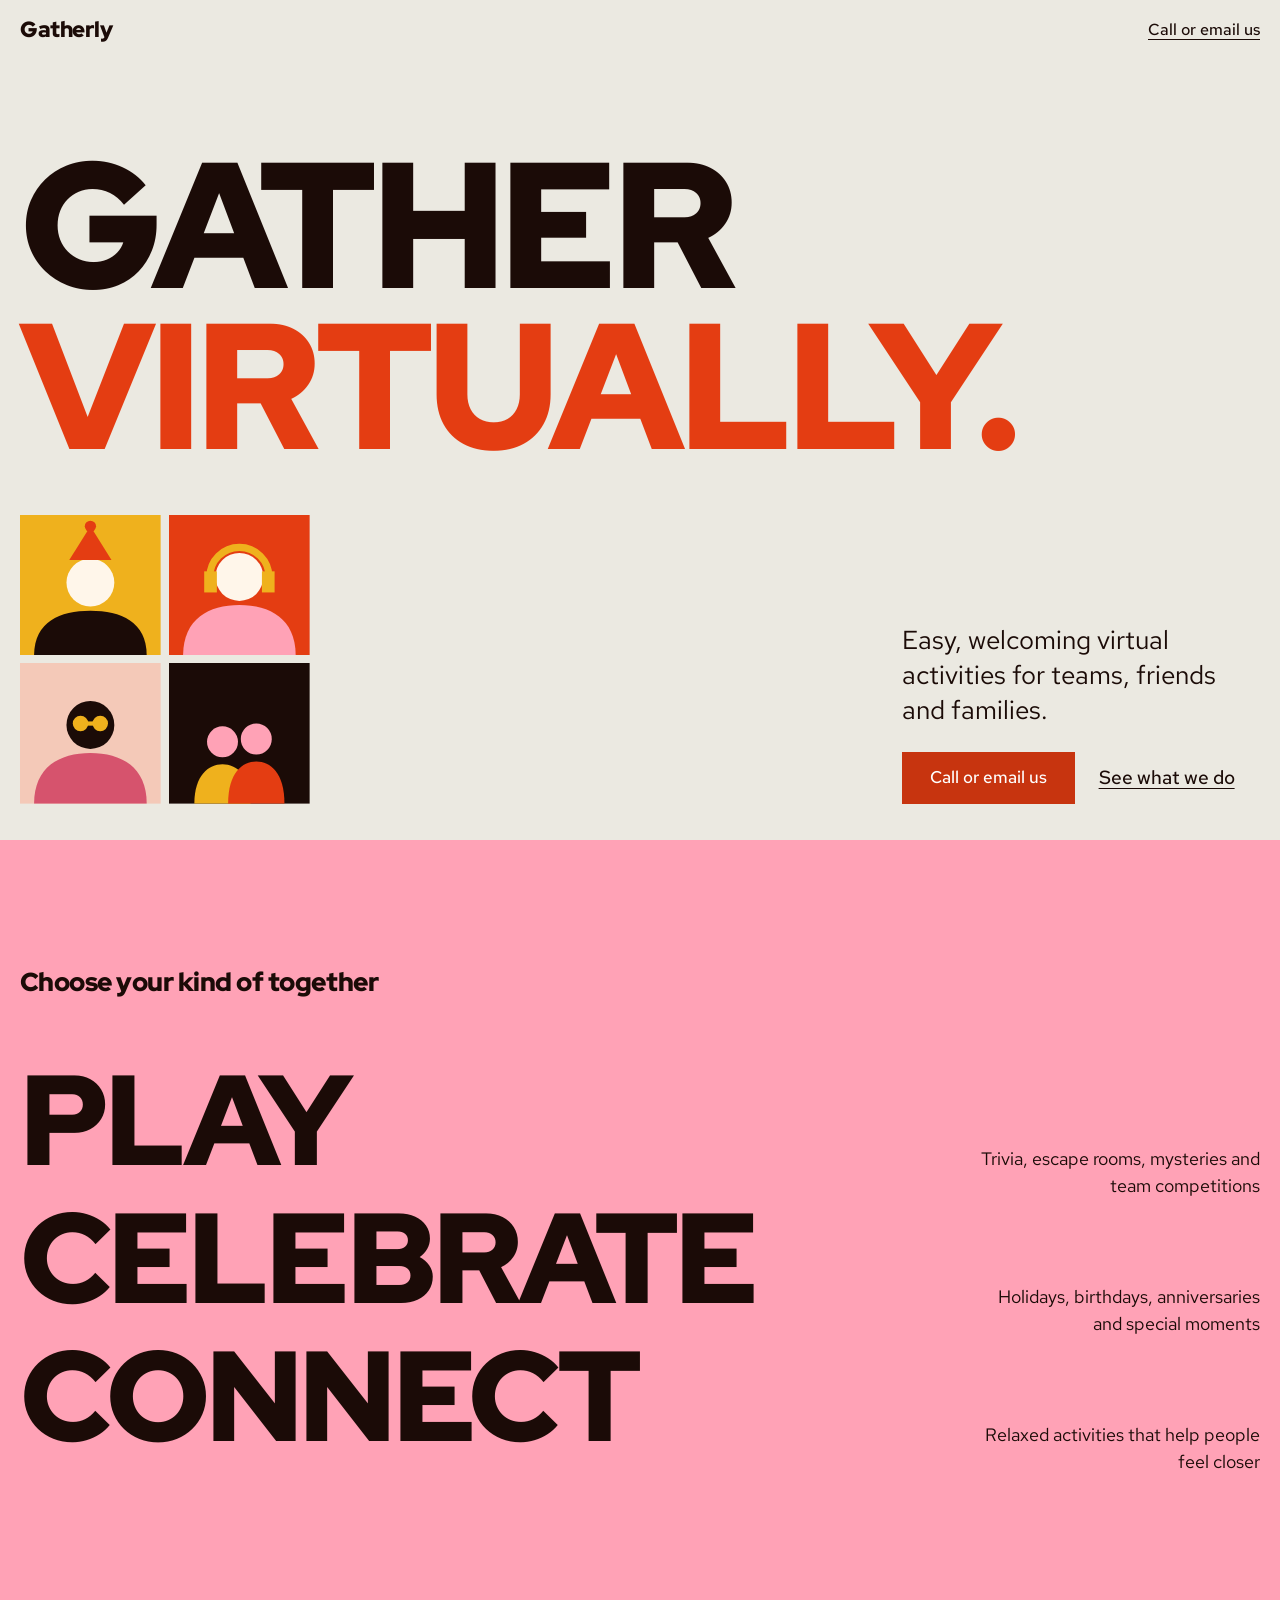
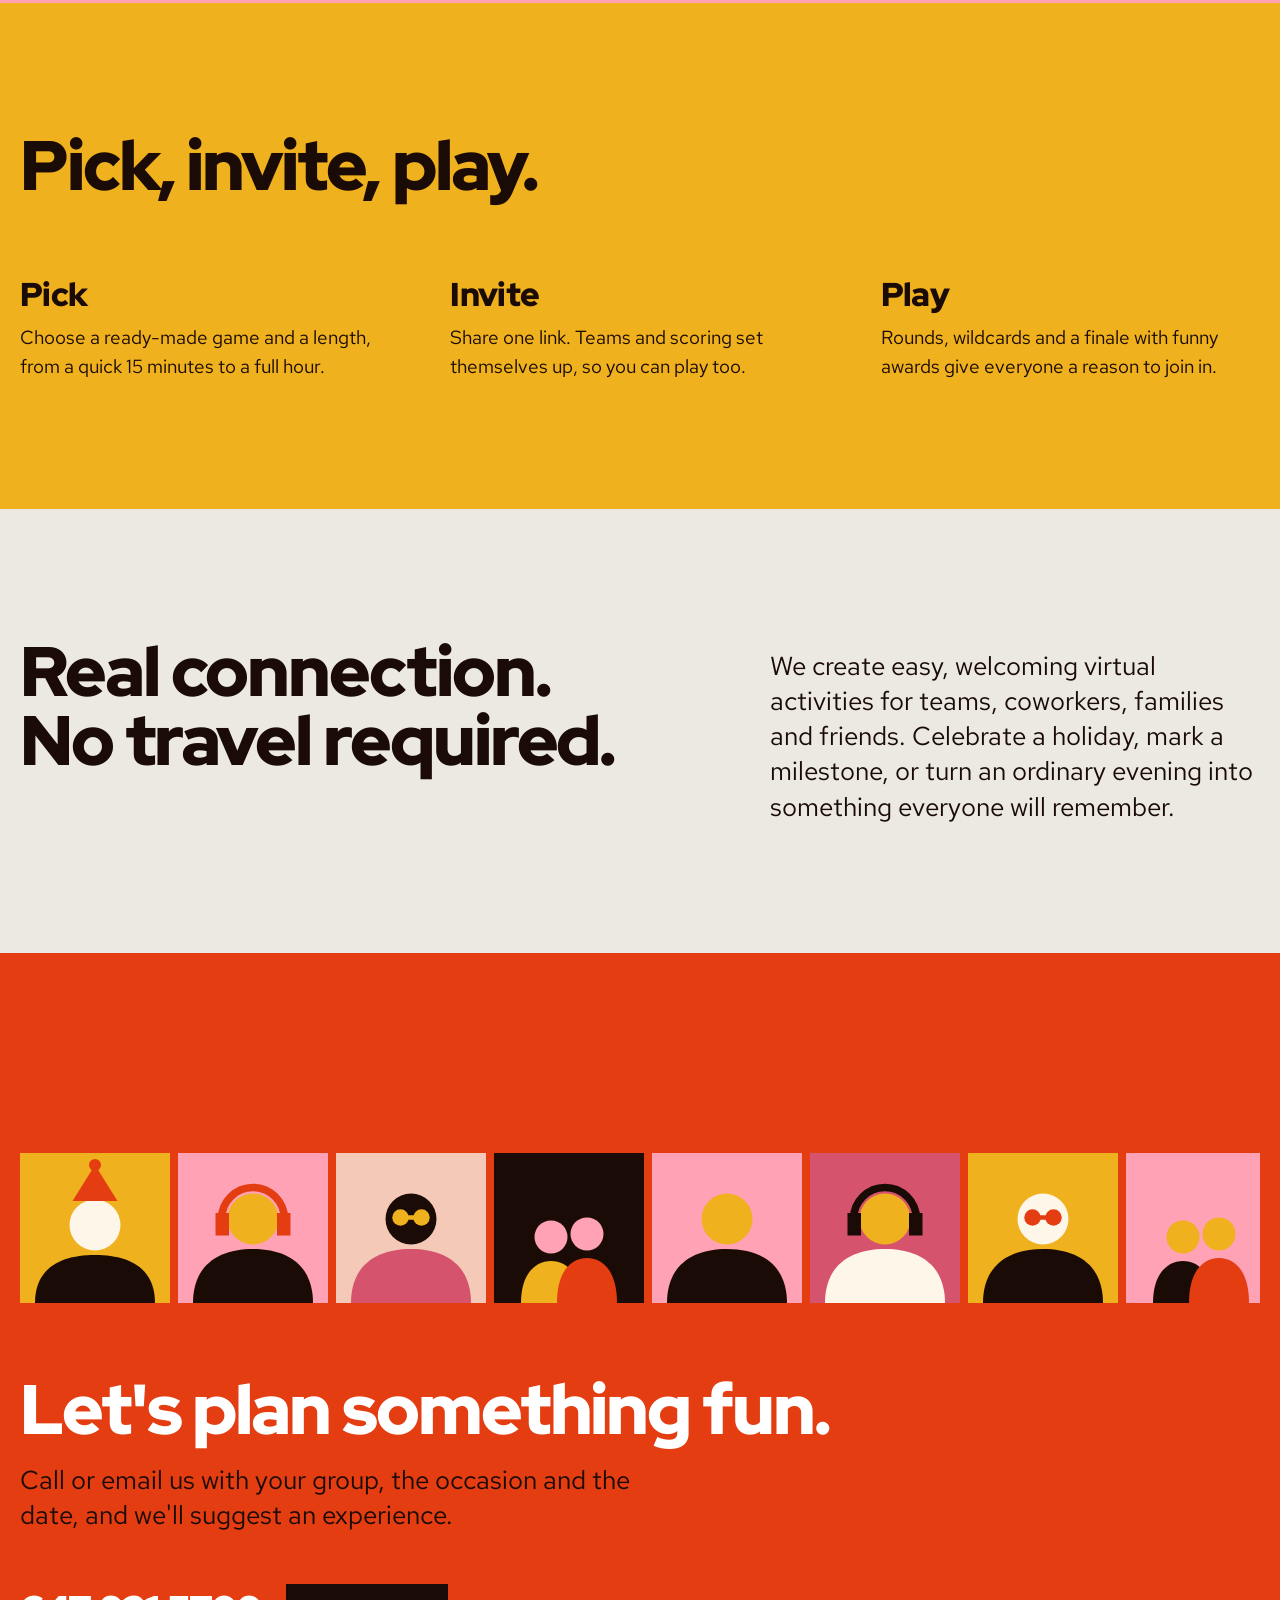
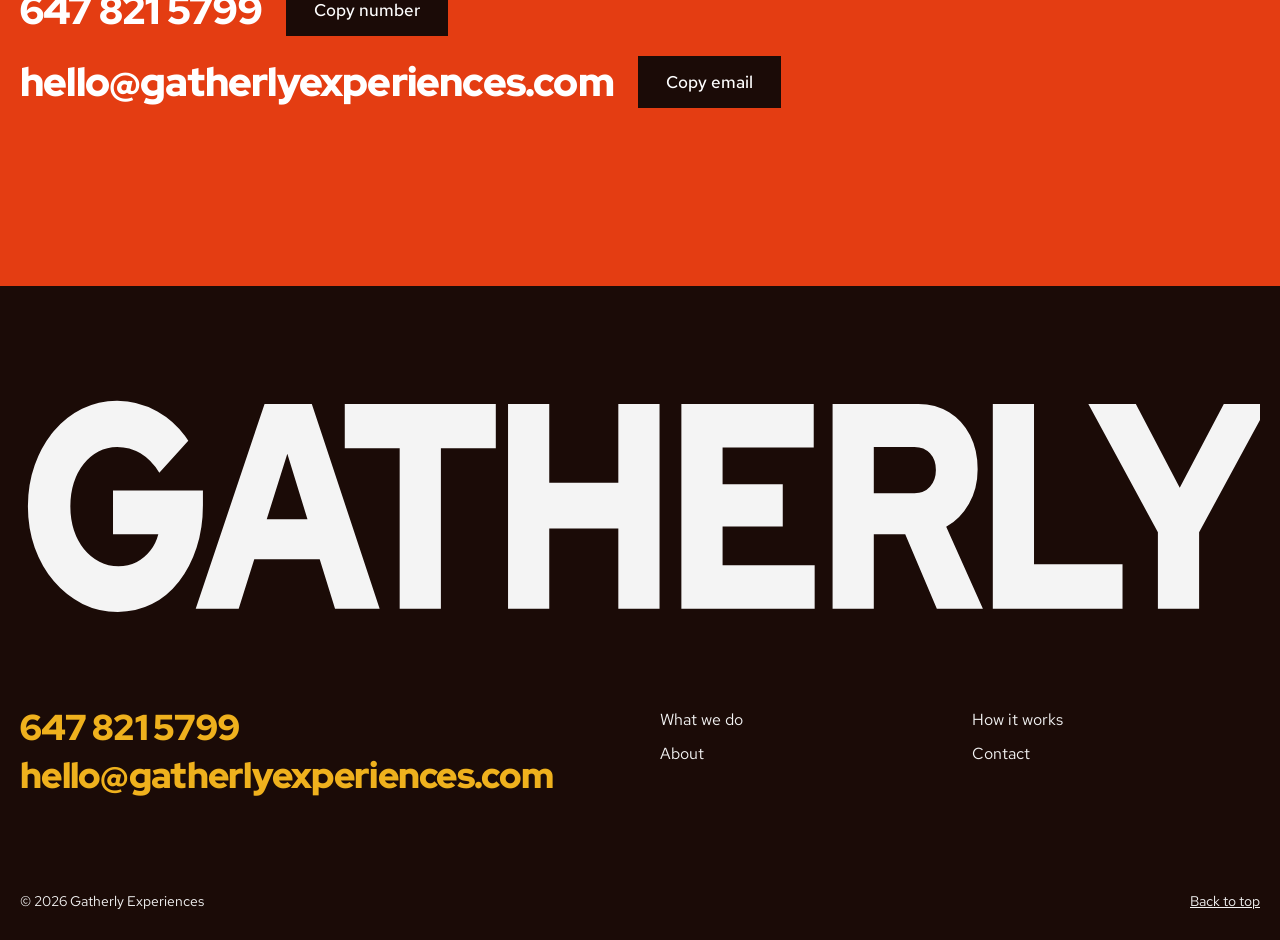
==== index.html @ 73d2dd10 "index + style" ====
<!doctype html>
<html>
<head>
  <meta charset="utf-8">
  <meta name="viewport" content="width=device-width,initial-scale=1,viewport-fit=cover">
  <title>Gatherly Experiences</title>
  <meta name="claude:viewport-fit-sides" content="cover">
  <link rel="preconnect" href="https://fonts.googleapis.com">
  <link rel="preconnect" href="https://fonts.gstatic.com" crossorigin>
  <link href="https://fonts.googleapis.com/css2?family=Red+Hat+Display:wght@900&family=Red+Hat+Text:wght@400;500&display=swap" rel="stylesheet">
  <link rel="stylesheet" href="style.css">
</head>
<body>
<svg class="svg-defs" aria-hidden="true" focusable="false">
  <defs>
    <symbol id="p-plain" viewBox="0 0 100 100"><rect width="100" height="100" fill="var(--bg)"/><path d="M10 100C10 74 28 64 50 64s40 10 40 36z" fill="var(--body)"/><circle cx="50" cy="44" r="17" fill="var(--head)"/></symbol>
    <symbol id="p-hat" viewBox="0 0 100 100"><rect width="100" height="100" fill="var(--bg)"/><path d="M10 100C10 76 28 68 50 68s40 8 40 32z" fill="var(--body)"/><circle cx="50" cy="48" r="17" fill="var(--head)"/><path d="M50 8 65 32H35z" fill="var(--acc)"/><circle cx="50" cy="8" r="4" fill="var(--acc)"/></symbol>
    <symbol id="p-glasses" viewBox="0 0 100 100"><rect width="100" height="100" fill="var(--bg)"/><path d="M10 100C10 74 28 64 50 64s40 10 40 36z" fill="var(--body)"/><circle cx="50" cy="44" r="17" fill="var(--head)"/><circle cx="43" cy="43" r="5.5" fill="var(--acc)"/><circle cx="57" cy="43" r="5.5" fill="var(--acc)"/><rect x="46" y="41.5" width="8" height="3" fill="var(--acc)"/></symbol>
    <symbol id="p-headset" viewBox="0 0 100 100"><rect width="100" height="100" fill="var(--bg)"/><path d="M10 100C10 74 28 64 50 64s40 10 40 36z" fill="var(--body)"/><circle cx="50" cy="44" r="17" fill="var(--head)"/><path d="M29 44a21 21 0 0 1 42 0" fill="none" stroke="var(--acc)" stroke-width="5"/><rect x="25" y="40" width="9" height="15" fill="var(--acc)"/><rect x="66" y="40" width="9" height="15" fill="var(--acc)"/></symbol>
    <symbol id="p-pair" viewBox="0 0 100 100"><rect width="100" height="100" fill="var(--bg)"/><path d="M18 100C18 80 28 72 38 72s20 8 20 28z" fill="var(--body)"/><circle cx="38" cy="56" r="11" fill="var(--head)"/><path d="M42 100C42 78 52 70 62 70s20 8 20 30z" fill="var(--acc)"/><circle cx="62" cy="54" r="11" fill="var(--head)"/></symbol>
  </defs>
</svg>

<a class="skip" href="#contact">Skip to contact details</a>

<header class="hdr" id="hdr" data-ink="dark">
  <a class="mark" href="#top" aria-label="Gatherly, back to top">Gatherly</a>
  <a class="nav" href="#contact">Call or email us</a>
</header>

<main id="top">
  <section class="chapter hero f-cream" data-ink="dark" aria-labelledby="h-hero">
    <div class="in">
      <h1 id="h-hero"><span class="l1">Gather</span><span class="l2">virtually.</span></h1>
      <div class="hero-foot">
        <div class="board" aria-hidden="true">
          <svg class="tile t1" viewBox="0 0 100 100" preserveAspectRatio="xMidYMid slice"><use href="#p-hat"/></svg>
          <svg class="tile t2" viewBox="0 0 100 100" preserveAspectRatio="xMidYMid slice"><use href="#p-headset"/></svg>
          <svg class="tile t5" viewBox="0 0 100 100" preserveAspectRatio="xMidYMid slice"><use href="#p-glasses"/></svg>
          <svg class="tile t4" viewBox="0 0 100 100" preserveAspectRatio="xMidYMid slice"><use href="#p-pair"/></svg>
        </div>
        <div class="hero-copy">
          <p class="lead">Easy, welcoming virtual activities for teams, friends and families.</p>
          <div class="actions">
            <a class="btn" href="#contact">Call or email us</a>
            <a class="link" href="#experiences">See what we do</a>
          </div>
        </div>
      </div>
    </div>
  </section>

  

  <section class="chapter f-pink" id="experiences" data-ink="dark" aria-labelledby="h-exp">
    <div class="in">
      <h2 class="sec-title" id="h-exp">Choose your kind of together</h2>
      <ul class="poster">
        <li><a href="#contact"><span class="w">Play</span><span class="d">Trivia, escape rooms, mysteries and team competitions</span></a></li>
        <li><a href="#contact"><span class="w">Celebrate</span><span class="d">Holidays, birthdays, anniversaries and special moments</span></a></li>
        <li><a href="#contact"><span class="w">Connect</span><span class="d">Relaxed activities that help people feel closer</span></a></li>
      </ul>
    </div>
  </section>

  <section class="chapter f-gold" id="how" data-ink="dark" aria-labelledby="h-how">
    <div class="in">
      <h2 class="h2 rv" id="h-how">Pick, invite, play.</h2>
      <div class="promises">
        <div class="rv rv-delay-05">
          <h3>Pick</h3>
          <p>Choose a ready-made game and a length, from a quick 15 minutes to a full hour.</p>
        </div>
        <div class="rv rv-delay-15">
          <h3>Invite</h3>
          <p>Share one link. Teams and scoring set themselves up, so you can play too.</p>
        </div>
        <div class="rv rv-delay-25">
          <h3>Play</h3>
          <p>Rounds, wildcards and a finale with funny awards give everyone a reason to join in.</p>
        </div>
      </div>
    </div>
  </section>

  

  <section class="chapter f-cream" id="about" data-ink="dark" aria-labelledby="h-about">
    <div class="in">
      <div class="about-grid">
        <h2 class="h2 rv" id="h-about">Real connection. No travel required.</h2>
        <p class="lead rv rv-delay-08">We create easy, welcoming virtual activities for teams, coworkers, families and friends. Celebrate a holiday, mark a milestone, or turn an ordinary evening into something everyone will remember.</p>
      </div>
    </div>
  </section>

  <section class="chapter contact f-accent" id="contact" data-ink="dark" aria-labelledby="h-contact">
    <div class="in in-reel">
      <div class="reel" aria-hidden="true"><div class="reel-track" id="reel"></div></div>
    </div>
    <div class="in in-contact">
      <h2 class="h2 rv" id="h-contact">Let's plan something fun.</h2>
      <p class="lead rv rv-delay-08">Call or email us with your group, the occasion and the date, and we'll suggest an experience.</p>
      <div class="reach rv rv-delay-14">
        <div class="row">
          <a class="big" id="ph" href="tel:+16478215799">647 821 5799</a>
          <button class="btn on-accent" type="button" data-copy="647 821 5799" data-target="ph">Copy number</button>
        </div>
        <div class="row">
          <a class="big" id="em" href="mailto:hello@gatherlyexperiences.com">hello@gatherlyexperiences.com</a>
          <button class="btn on-accent" type="button" data-copy="hello@gatherlyexperiences.com" data-target="em">Copy email</button>
        </div>
        <p class="status" id="copy-status" role="status"></p>
      </div>
    </div>
  </section>
</main>

<footer class="chapter foot f-night" data-ink="light">
  <div class="in">
    <svg class="name" viewBox="0 0 1000 200" role="img" aria-label="Gatherly"><text x="0" y="178" textLength="1000" lengthAdjust="spacingAndGlyphs">GATHERLY</text></svg>
    <div class="foot-cols">
      <div class="places">
        <a href="tel:+16478215799">647 821 5799</a>
        <a href="mailto:hello@gatherlyexperiences.com">hello@gatherlyexperiences.com</a>
      </div>
      <nav aria-label="Footer">
        <a href="#experiences">What we do</a>
        <a href="#how">How it works</a>
        <a href="#about">About</a>
        <a href="#contact">Contact</a>
      </nav>
    </div>
    <div class="legal">
      <span>&copy; 2026 Gatherly Experiences</span>
      <a href="#top">Back to top</a>
    </div>
  </div>
</footer>

<script>
document.documentElement.classList.add('js');
(function () {
  var $ = function (s, r) { return (r || document).querySelector(s); };
  var $$ = function (s, r) { return Array.prototype.slice.call((r || document).querySelectorAll(s)); };

  /* header ink follows the chapter beneath it */
  var hdr = $('#hdr');
  var chapters = $$('[data-ink]').filter(function (n) { return n !== hdr; });
  var ticking = false;
  function inkNow() {
    ticking = false;
    var y = 40, ink = 'dark';
    chapters.forEach(function (c) { var r = c.getBoundingClientRect(); if (r.top <= y && r.bottom > y) ink = c.getAttribute('data-ink'); });
    hdr.setAttribute('data-ink', ink);
  }
  addEventListener('scroll', function () { if (!ticking) { ticking = true; requestAnimationFrame(inkNow); } }, { passive: true });
  inkNow();

  /* entrances */
  var rv = $$('.rv');
  if ('IntersectionObserver' in window) {
    var io = new IntersectionObserver(function (es) { es.forEach(function (e) { if (e.isIntersecting) { e.target.classList.add('in-view'); io.unobserve(e.target); } }); }, { rootMargin: '0px 0px -8% 0px', threshold: 0.05 });
    rv.forEach(function (n) { io.observe(n); });
  } else { rv.forEach(function (n) { n.classList.add('in-view'); }); }

  /* copying, with a selectable fallback */
  function copy(text, ok, fail) {
    try { navigator.clipboard.writeText(text).then(ok, fail); } catch (e) { fail(); }
  }
  $$('[data-copy]').forEach(function (b) {
    b.addEventListener('click', function () {
      var st = $('#copy-status'), target = document.getElementById(b.getAttribute('data-target'));
      copy(b.getAttribute('data-copy'), function () { st.textContent = 'Copied.'; },
        function () { var r = document.createRange(); r.selectNodeContents(target); var s = getSelection(); s.removeAllRanges(); s.addRange(r); st.textContent = 'Selected. Copy it from here.'; });
    });
  });

  /* the drifting strip of call tiles */
  var reel = $('#reel');
  var cfg = [['t1','p-hat',1],['t3','p-headset',0.75],['t5','p-glasses',1.5],['t4','p-pair',1],['t3','p-plain',0.75],['t6','p-headset',1.5],['t1','p-glasses',1],['t3','p-pair',0.75],['t4','p-headset',1.5],['t5','p-plain',1]];
  var NS = 'http://www.w3.org/2000/svg';
  [0, 1].forEach(function () {
    cfg.forEach(function (c) {
      var s = document.createElementNS(NS, 'svg');
      s.setAttribute('class', 'tile ' + c[0]); s.setAttribute('viewBox', '0 0 100 100'); s.setAttribute('preserveAspectRatio', 'xMidYMid slice');
      var u = document.createElementNS(NS, 'use'); u.setAttribute('href', '#' + c[1]); s.appendChild(u); reel.appendChild(s);
    });
  });
})();
</script>

</body></html>
---- style.css ----
:root{color-scheme:light;box-sizing:border-box;padding-top:env(safe-area-inset-top,0px);padding-bottom:env(safe-area-inset-bottom,0px)}html{scroll-padding-top:env(safe-area-inset-top,0px)}body{margin:0;padding:0;font:14px -apple-system,BlinkMacSystemFont,sans-serif;background:#fff;color:#000}img{max-width:100%}[hidden]:not([hidden=until-found i]){display:none!important}

/* Layout concept: a row of full-bleed colour posters, one per chapter, on one grid.
   The invitation is the live object: planning a gathering fills in a real invite. */
:root {
  --cream: #ebe9e1;
  --peach: #f4c9b8;
  --paper: #fff6ea;
  --gold: #efb11d;
  --pink: #ffa2b6;
  --rose: #d6536d;
  --red: #e43d12;
  --hover: #b02a0a;
  --night: #1b0b07;
  --night-2: #33201a;
  --accent: #c7340f;
  --accent-ink: #ffffff;
  --muted: #6a4a3f;
  --paper-ink: #1b0b07;
  --night-ink: #f4f4f4;
  --display: "Red Hat Display", "Arial Black", "Helvetica Neue", Arial, sans-serif;
  --text: "Red Hat Text", "Helvetica Neue", Arial, sans-serif;
  --step-small: clamp(0.8125rem, 0.79rem + 0.1vw, 0.875rem);
  --step-body: clamp(1.0625rem, 1rem + 0.25vw, 1.1875rem);
  --step-lead: clamp(1.25rem, 1.1rem + 0.7vw, 1.625rem);
  --step-head: clamp(2.25rem, 1rem + 4.2vw, 4.75rem);
  --gl: max(20px, env(safe-area-inset-left, 0px));
  --gr: max(20px, env(safe-area-inset-right, 0px));
  color-scheme: light;
}
* { box-sizing: border-box; }
html { scroll-behavior: smooth; }
body { margin: 0; background: var(--night); color: var(--paper-ink); font-family: var(--text); font-size: var(--step-body); line-height: 1.5; overflow-x: hidden; }
h1, h2, h3, p, ul, dl, dd, figure { margin: 0; }
a { color: inherit; }
button, input { font: inherit; color: inherit; }
:focus-visible { outline: 3px solid currentColor; outline-offset: 3px; }
.skip { position: absolute; left: -999px; top: 8px; background: var(--night); color: #fff; padding: 10px 16px; z-index: 40; }
.skip:focus { left: 8px; }

/* header takes the ink of the chapter beneath it */
.hdr { position: fixed; top: 0; left: 0; right: 0; z-index: 30; display: flex; justify-content: space-between; align-items: center; gap: 16px; padding: calc(env(safe-area-inset-top, 0px) + 18px) var(--gr) 0 var(--gl); color: var(--paper-ink); transition: color 0.3s; pointer-events: none; }
.hdr[data-ink="light"] { color: #fff; }
.hdr a { pointer-events: auto; text-decoration: none; }
.mark { font: 900 1.375rem/1 var(--display); letter-spacing: -0.02em; }
.hdr .nav { font-weight: 500; font-size: 1rem; text-decoration: underline; text-underline-offset: 4px; }

/* chapters */
.chapter { position: relative; width: 100%; }
.in { width: 100%; padding-left: var(--gl); padding-right: var(--gr); padding-top: clamp(72px, 10vw, 140px); padding-bottom: clamp(72px, 10vw, 140px); }
.f-cream { background: var(--cream); color: var(--paper-ink); }
.f-pink { background: var(--pink); color: var(--paper-ink); }
.f-gold { background: var(--gold); color: var(--paper-ink); }
.f-night { background: var(--night); color: var(--night-ink); }
.f-accent { background: var(--red); color: var(--accent-ink); }
.sec-title { font: 900 var(--step-lead)/1.1 var(--display); letter-spacing: -0.02em; }
.h2 { font: 900 var(--step-head)/0.98 var(--display); letter-spacing: -0.03em; text-wrap: balance; }
.lead { font-size: var(--step-lead); line-height: 1.35; }
.btn { display: inline-flex; align-items: center; justify-content: center; min-height: 52px; padding: 0 28px; background: var(--accent); color: var(--accent-ink); font-weight: 500; font-size: 1.0625rem; text-decoration: none; border: 0; border-radius: 0; cursor: pointer; transition: transform 0.2s, background 0.2s; }
.btn:hover { transform: translateY(-2px); }
.btn:active { transform: translateY(1px); }
.btn.on-accent { background: var(--night); color: #fff; }
.link { font-weight: 500; text-underline-offset: 4px; transition: opacity 0.2s; }
.link:hover { opacity: 0.7; }

/* drawn call tiles */
.tile { display: block; width: 100%; height: 100%; }
.t1 { --bg: var(--gold); --body: var(--night); --head: var(--paper); --acc: var(--red); }
.t2 { --bg: var(--red); --body: var(--pink); --head: var(--paper); --acc: var(--gold); }
.t3 { --bg: var(--pink); --body: var(--night); --head: var(--gold); --acc: var(--red); }
.t4 { --bg: var(--night); --body: var(--gold); --head: var(--pink); --acc: var(--red); }
.t5 { --bg: var(--peach); --body: var(--rose); --head: var(--night); --acc: var(--gold); }
.t6 { --bg: var(--rose); --body: var(--paper); --head: var(--gold); --acc: var(--night); }

/* hero */
.hero .in { min-height: 92svh; display: flex; flex-direction: column; padding-top: clamp(96px, 16vh, 170px); padding-bottom: 36px; }
.hero h1 { font: 900 min(14vw, 214px)/0.9 var(--display); text-transform: uppercase; letter-spacing: -0.03em; }
.hero h1 span { display: block; animation: rise 0.9s cubic-bezier(0.2, 0.7, 0.2, 1) both; }
.hero h1 .l1 { color: var(--paper-ink); }
.hero h1 .l2 { color: var(--red); animation-delay: 0.12s; }
.hero-foot { margin-top: auto; padding-top: 48px; display: flex; justify-content: space-between; align-items: flex-end; gap: 32px; }
.board { display: grid; grid-template-columns: repeat(2, clamp(110px, 11vw, 168px)); gap: 8px; animation: rise 1s 0.25s cubic-bezier(0.2, 0.7, 0.2, 1) both; }
.board > * { aspect-ratio: 1; overflow: hidden; }
.hero-copy { width: clamp(280px, 28vw, 420px); animation: rise 1s 0.35s cubic-bezier(0.2, 0.7, 0.2, 1) both; }
.hero-copy .actions { margin-top: 24px; display: flex; flex-wrap: wrap; align-items: center; gap: 12px 24px; }
@keyframes rise { from { transform: translateY(28px); } to { transform: none; } }

/* experiences poster list */
.poster { list-style: none; padding: 0; margin-top: clamp(32px, 5vw, 64px); }
.poster a { display: flex; justify-content: space-between; align-items: baseline; gap: 24px; text-decoration: none; }
.poster .w { font: 900 clamp(64px, 10vw, 150px)/0.92 var(--display); text-transform: uppercase; letter-spacing: -0.03em; transition: color 0.25s, transform 0.35s cubic-bezier(0.2, 0.7, 0.2, 1); }
.poster .d { font-size: 1.125rem; text-align: right; max-width: 24ch; font-variant-numeric: tabular-nums; }
.poster a:hover .w, .poster a:focus-visible .w { color: var(--hover); transform: translateX(10px); }

/* how it works */
.steps { position: relative; display: grid; grid-template-columns: repeat(12, 1fr); column-gap: 10px; align-items: end; margin-top: clamp(32px, 4vw, 56px); min-height: calc(60vh + 220px); }
.steps .h2 { grid-column: 1 / 8; grid-row: 1; align-self: start; margin-top: -8px; }
.stage { grid-row: 1; }
.stage:nth-of-type(1) { grid-column: 1 / 4; --th: 30vh; }
.stage:nth-of-type(2) { grid-column: 4 / 8; --th: 44vh; }
.stage:nth-of-type(3) { grid-column: 8 / 13; --th: 60vh; }
.stage .box { height: var(--th); min-height: 200px; padding: 8px; display: grid; gap: 6px; }
.stage:nth-of-type(1) .box { background: var(--cream); grid-template: 1fr / 1fr; }
.stage:nth-of-type(2) .box { background: var(--pink); grid-template: 1fr / 1fr 1fr; }
.stage:nth-of-type(3) .box { background: var(--red); grid-template: 1fr 1fr / repeat(3, 1fr); }
.stage .box > * { overflow: hidden; min-height: 0; min-width: 0; }
.stage h3 { margin-top: 16px; font: 900 1.375rem/1.1 var(--display); letter-spacing: -0.01em; }
.stage p { margin-top: 6px; max-width: 34ch; }

/* planner */
.plan-grid { margin-top: clamp(32px, 4vw, 56px); display: grid; grid-template-columns: minmax(0, 7fr) minmax(0, 5fr); gap: clamp(32px, 5vw, 80px); align-items: start; }
.plan-intro { max-width: 40ch; margin-top: 20px; }
fieldset { border: 0; margin: 0 0 28px; padding: 0; min-width: 0; }
legend { padding: 0; margin-bottom: 12px; font: 900 1.25rem/1.1 var(--display); letter-spacing: -0.01em; }
.chips { display: flex; flex-wrap: wrap; gap: 8px; }
.chip { position: relative; }
.chip input { position: absolute; opacity: 0; inset: 0; width: 100%; height: 100%; margin: 0; cursor: pointer; }
.chip span { display: inline-flex; align-items: center; min-height: 48px; padding: 0 20px; background: var(--night-2); color: var(--night-ink); font-weight: 500; transition: background 0.2s, color 0.2s, transform 0.2s; }
.chip:hover span { background: #4a332b; }
.chip input:checked + span { background: var(--gold); color: var(--night); }
.chip input:focus-visible + span { outline: 3px solid #fff; outline-offset: 3px; }
.chip input:active + span { transform: scale(0.97); }
.when { display: grid; grid-template-columns: 1fr 1fr; gap: 8px; max-width: 460px; }
.when label { display: block; font-size: var(--step-small); margin-bottom: 6px; }
.when input { width: 100%; height: 52px; padding: 0 14px; background: var(--night-2); border: 0; border-radius: 0; color: var(--night-ink); color-scheme: dark; }
.invite { background: var(--paper); color: var(--paper-ink); padding: clamp(20px, 3vw, 36px); }
.invite .strip { display: grid; grid-template-columns: repeat(3, 1fr); gap: 6px; aspect-ratio: 3 / 1; margin-bottom: 28px; }
.invite .strip > * { overflow: hidden; min-width: 0; }
.invite h3 { font: 900 clamp(2.25rem, 4.4vw, 3.5rem)/0.95 var(--display); letter-spacing: -0.03em; }
.invite .what { margin-top: 14px; font: 900 var(--step-lead)/1.15 var(--display); letter-spacing: -0.01em; }
.invite dl { margin-top: 20px; display: grid; gap: 10px; }
.invite dt { font-size: var(--step-small); color: var(--muted); }
.invite dd { font-weight: 500; }
.invite .by { margin-top: 24px; color: var(--muted); font-size: var(--step-small); }
.plan-actions { margin-top: 20px; display: flex; flex-wrap: wrap; align-items: center; gap: 12px 24px; }
#invtext { width: 100%; margin-top: 12px; min-height: 140px; background: var(--night-2); color: var(--night-ink); border: 0; padding: 12px; font: inherit; }
.status { font-size: var(--step-small); min-height: 1.4em; margin-top: 10px; }

/* about */
.about-grid { display: grid; grid-template-columns: minmax(0, 7fr) minmax(0, 5fr); gap: clamp(32px, 5vw, 80px); align-items: start; }
.about-grid .lead { margin-top: 12px; max-width: 34ch; }
.story { margin-top: clamp(36px, 5vw, 64px); max-width: 52ch; }
.story h3 { font: 900 clamp(1.5rem, 1.2rem + 1.2vw, 2.1rem)/1.1 var(--display); letter-spacing: -0.02em; text-wrap: balance; }
.story p { margin-top: 16px; }
.wall { display: grid; grid-template-columns: repeat(2, 1fr); gap: 10px; }
.wall > * { aspect-ratio: 1; overflow: hidden; min-width: 0; }

/* contact */
.reel { overflow: hidden; margin-top: clamp(40px, 6vw, 72px); }
.reel-track { display: flex; gap: 8px; width: max-content; animation: drift 60s linear infinite; }
.reel-track > * { height: 150px; flex: none; overflow: hidden; }
@keyframes drift { to { transform: translateX(calc(-50% - 4px)); } }
.contact h2 { margin-top: 0; }
.reach { margin-top: clamp(32px, 4vw, 56px); display: grid; gap: 20px; }
.reach .row { display: flex; flex-wrap: wrap; align-items: center; gap: 12px 24px; }
.reach .big { font: 900 clamp(1.5rem, 1rem + 2.2vw, 2.5rem)/1.1 var(--display); letter-spacing: -0.02em; text-decoration: none; overflow-wrap: anywhere; }
.reach .big:hover { text-decoration: underline; text-underline-offset: 6px; }
.contact .lead { margin-top: 20px; max-width: 36ch; color: var(--paper-ink); }
.contact .status { color: var(--paper-ink); }

/* footer */
.foot .in { padding-top: clamp(64px, 8vw, 110px); padding-bottom: 28px; }
.foot .name { display: block; width: 100%; height: auto; }
.foot-cols { margin-top: clamp(40px, 6vw, 72px); display: grid; grid-template-columns: minmax(0, 6fr) minmax(0, 6fr); gap: 40px; }
.foot .places { display: grid; gap: 8px; align-content: start; }
.foot .places a { font: 900 clamp(1.5rem, 1rem + 1.6vw, 2.25rem)/1.1 var(--display); letter-spacing: -0.02em; color: var(--gold); text-decoration: none; overflow-wrap: anywhere; }
.foot .places a:hover { text-decoration: underline; text-underline-offset: 6px; }
.foot nav { display: grid; grid-template-columns: repeat(2, minmax(0, 1fr)); gap: 10px 24px; align-content: start; font-size: 1rem; }
.foot nav a { text-decoration: none; }
.foot nav a:hover { text-decoration: underline; text-underline-offset: 4px; }
.legal { margin-top: clamp(56px, 8vw, 96px); display: flex; justify-content: space-between; gap: 16px; font-size: var(--step-small); }

.f-red { background: var(--red); color: var(--paper-ink); }
.f-red .h2 { color: #fff; max-width: 14ch; }
.sec-note { margin-top: 10px; font-size: var(--step-body); }
.promises { margin-top: clamp(40px, 6vw, 80px); display: grid; grid-template-columns: repeat(3, minmax(0, 1fr)); gap: clamp(24px, 4vw, 56px); }
.promises h3 { font: 900 clamp(1.5rem, 1.1rem + 1.2vw, 2.1rem)/1.1 var(--display); letter-spacing: -0.02em; }
.promises p { margin-top: 12px; max-width: 32ch; font-size: var(--step-body); }
.game-grid { display: grid; grid-template-columns: minmax(0, 5fr) minmax(0, 7fr); gap: clamp(32px, 5vw, 80px); align-items: start; }
.game-grid .lead { margin-top: 24px; max-width: 30ch; }
.awards { margin-top: 32px; display: flex; flex-wrap: wrap; gap: 8px; }
.award { padding: 18px 24px; font: 900 clamp(1.25rem, 1rem + 1vw, 1.75rem)/1.1 var(--display); letter-spacing: -0.02em; color: var(--paper-ink); }
.a1 { background: var(--gold); }
.a2 { background: var(--pink); }
.rounds { list-style: none; padding: 0; margin: 0; display: grid; gap: 28px; }
.rounds h3 { font: 900 clamp(1.5rem, 1.1rem + 1.2vw, 2.1rem)/1.1 var(--display); letter-spacing: -0.02em; }
.rounds p { margin-top: 6px; max-width: 46ch; }

/* reveals: transform only, content is always visible */
.js .rv { transform: translateY(24px); transition: transform 0.8s cubic-bezier(0.2, 0.7, 0.2, 1); transition-delay: var(--d, 0s); }
.js .rv.in-view { transform: none; }

@media (max-width: 900px) {
  .plan-grid, .about-grid, .foot-cols, .game-grid, .promises { grid-template-columns: minmax(0, 1fr); }
  .steps { display: block; min-height: 0; }
  .steps .h2 { margin: 0 0 28px; }
  .stage { margin-bottom: 36px; }
  .stage:nth-of-type(1) .box { height: 34vw; min-height: 150px; }
  .stage:nth-of-type(2) .box { height: 46vw; min-height: 190px; }
  .stage:nth-of-type(3) .box { height: 62vw; min-height: 240px; }
}
@media (max-width: 700px) {
  .hero h1 { font-size: 15.5vw; }
  .hero .in { padding-top: 112px; }
  .hero-foot { flex-direction: column-reverse; align-items: flex-start; gap: 28px; }
  .hero-copy { width: 100%; max-width: 420px; }
  .board { grid-template-columns: repeat(3, 1fr); width: 100%; }
  .board > :nth-child(4) { display: none; }
  .poster a { flex-direction: column; gap: 6px; }
  .poster .w { font-size: min(13.5vw, 84px); }
  .poster .d { text-align: left; max-width: none; margin-bottom: 22px; }
  .when { grid-template-columns: 1fr; }
  .legal { flex-direction: column; }
  .reach #em, .foot .places a:nth-child(2) { font-size: 4.6vw; overflow-wrap: normal; }
  .reel-track > * { height: 110px; }
}
@media (prefers-reduced-motion: reduce) {
  html { scroll-behavior: auto; }
  .hero h1 span, .board, .hero-copy { animation: none; }
  .reel { overflow-x: auto; }
  .reel-track { animation: none; }
  .js .rv { transform: none; transition: none; }
  .btn, .poster .w, .chip span, .hdr { transition: none; }
}

.svg-defs { position: absolute; width: 0; height: 0; }
.rv-delay-05 { --d: .05s; }
.rv-delay-08 { --d: .08s; }
.rv-delay-14 { --d: .14s; }
.rv-delay-15 { --d: .15s; }
.rv-delay-25 { --d: .25s; }
.in.in-reel { padding-bottom: 0; }
.in.in-contact { padding-top: clamp(40px, 6vw, 72px); }
.reel-track .tile { aspect-ratio: 1; width: auto; }
.name text {
  fill: #f4f4f4;
  font-family: "Red Hat Display", "Arial Black", Arial, sans-serif;
  font-size: 236px;
  font-weight: 900;
  letter-spacing: -6px;
}
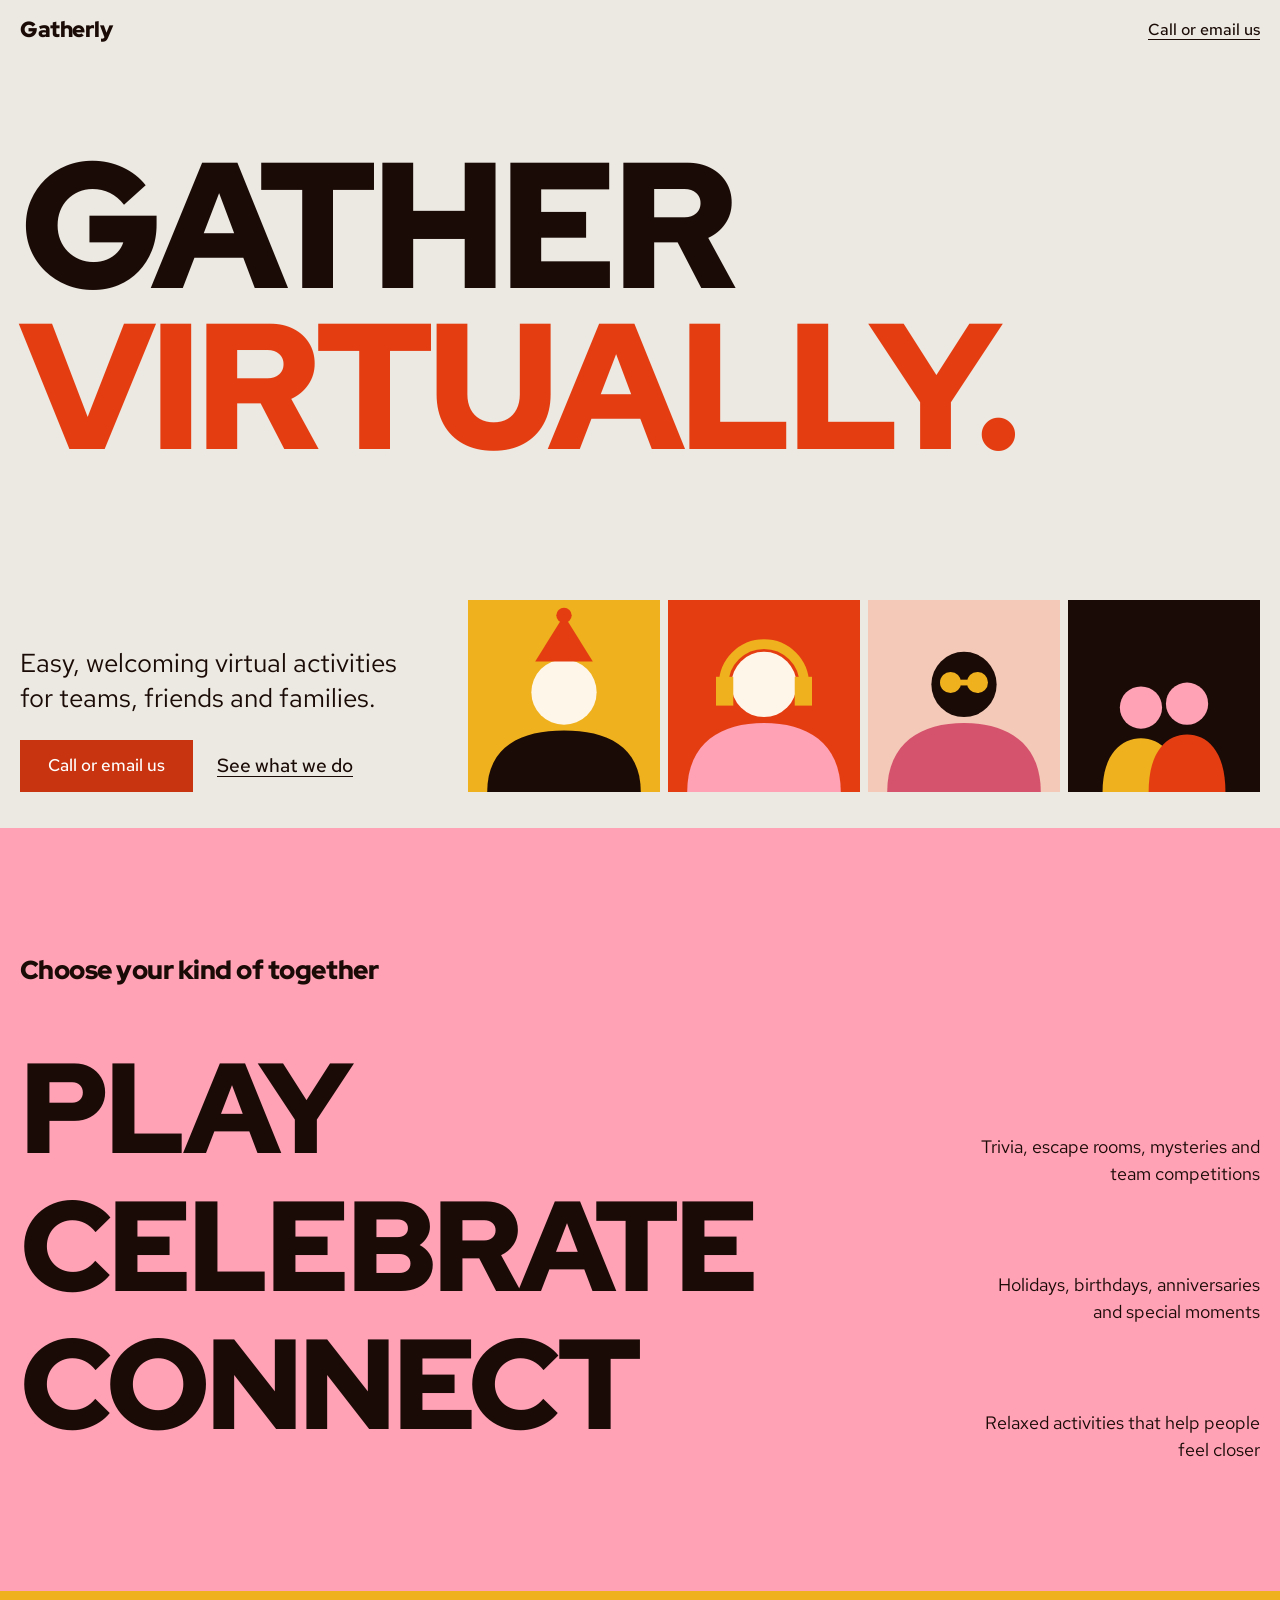
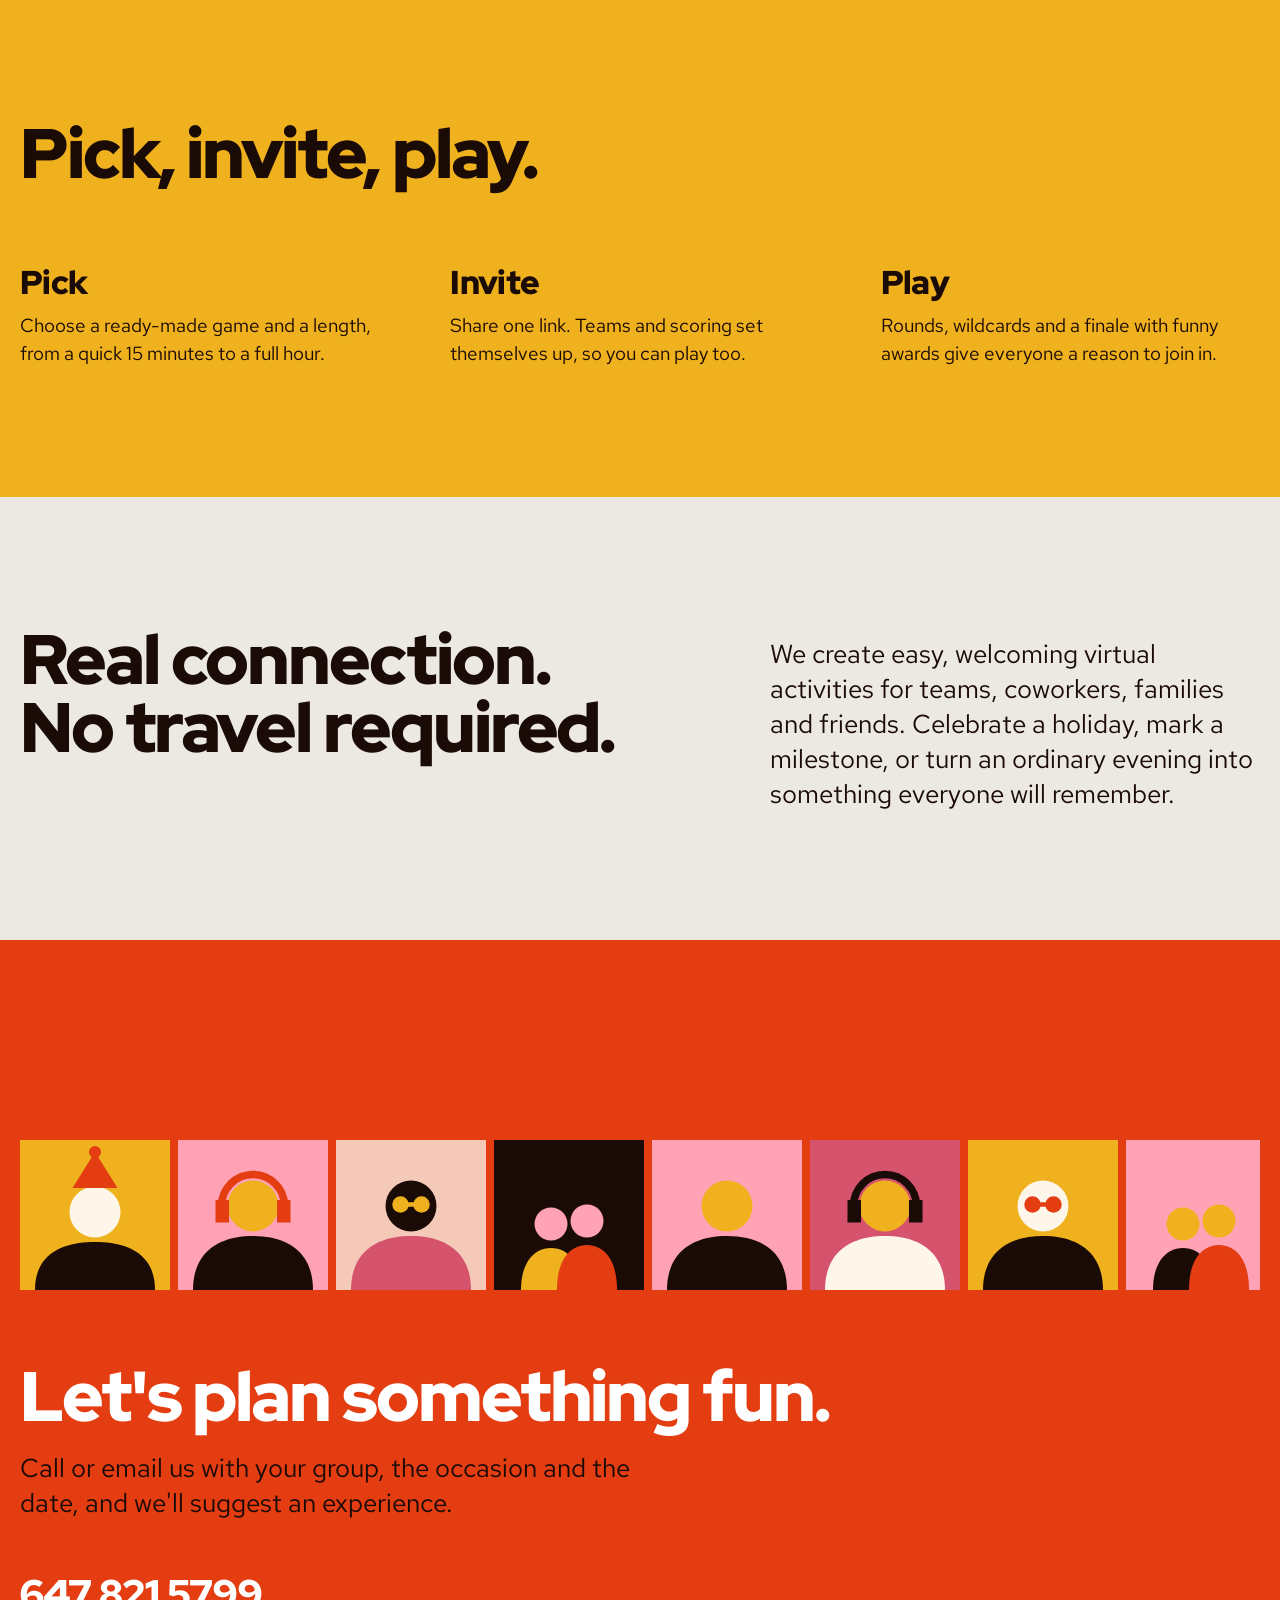
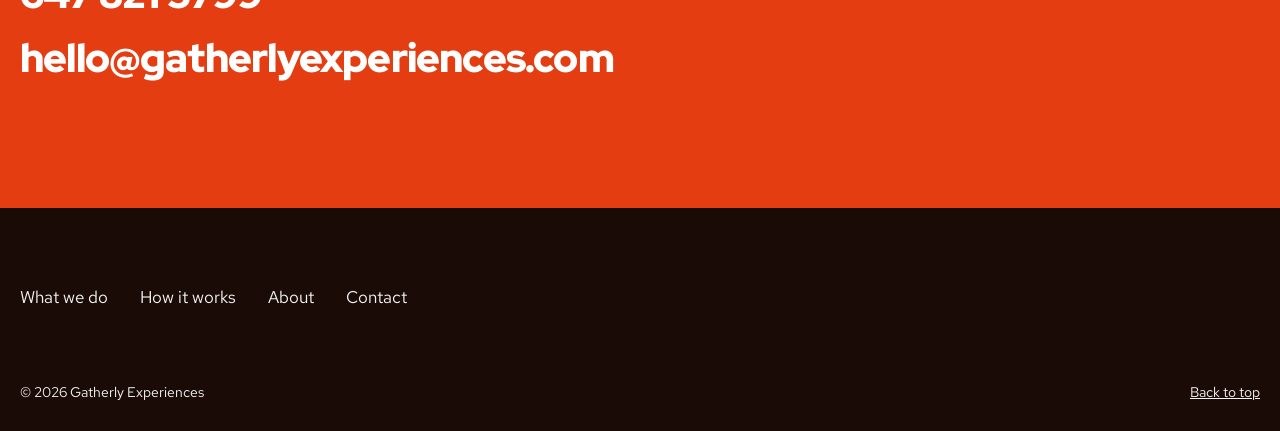
==== commit d572128d: "update" ====
--- a/index.html
+++ b/index.html
@@ -11,6 +11,7 @@
   <link rel="stylesheet" href="style.css">
 </head>
 <body>
+
 <svg class="svg-defs" aria-hidden="true" focusable="false">
   <defs>
     <symbol id="p-plain" viewBox="0 0 100 100"><rect width="100" height="100" fill="var(--bg)"/><path d="M10 100C10 74 28 64 50 64s40 10 40 36z" fill="var(--body)"/><circle cx="50" cy="44" r="17" fill="var(--head)"/></symbol>
@@ -33,18 +34,18 @@
     <div class="in">
       <h1 id="h-hero"><span class="l1">Gather</span><span class="l2">virtually.</span></h1>
       <div class="hero-foot">
-        <div class="board" aria-hidden="true">
-          <svg class="tile t1" viewBox="0 0 100 100" preserveAspectRatio="xMidYMid slice"><use href="#p-hat"/></svg>
-          <svg class="tile t2" viewBox="0 0 100 100" preserveAspectRatio="xMidYMid slice"><use href="#p-headset"/></svg>
-          <svg class="tile t5" viewBox="0 0 100 100" preserveAspectRatio="xMidYMid slice"><use href="#p-glasses"/></svg>
-          <svg class="tile t4" viewBox="0 0 100 100" preserveAspectRatio="xMidYMid slice"><use href="#p-pair"/></svg>
-        </div>
         <div class="hero-copy">
           <p class="lead">Easy, welcoming virtual activities for teams, friends and families.</p>
           <div class="actions">
             <a class="btn" href="#contact">Call or email us</a>
             <a class="link" href="#experiences">See what we do</a>
           </div>
+        </div>
+        <div class="board" aria-hidden="true">
+          <svg class="tile t1" viewBox="0 0 100 100" preserveAspectRatio="xMidYMid slice"><use href="#p-hat"/></svg>
+          <svg class="tile t2" viewBox="0 0 100 100" preserveAspectRatio="xMidYMid slice"><use href="#p-headset"/></svg>
+          <svg class="tile t5" viewBox="0 0 100 100" preserveAspectRatio="xMidYMid slice"><use href="#p-glasses"/></svg>
+          <svg class="tile t4" viewBox="0 0 100 100" preserveAspectRatio="xMidYMid slice"><use href="#p-pair"/></svg>
         </div>
       </div>
     </div>
@@ -104,13 +105,10 @@
       <div class="reach rv rv-delay-14">
         <div class="row">
           <a class="big" id="ph" href="tel:+16478215799">647 821 5799</a>
-          <button class="btn on-accent" type="button" data-copy="647 821 5799" data-target="ph">Copy number</button>
         </div>
         <div class="row">
           <a class="big" id="em" href="mailto:hello@gatherlyexperiences.com">hello@gatherlyexperiences.com</a>
-          <button class="btn on-accent" type="button" data-copy="hello@gatherlyexperiences.com" data-target="em">Copy email</button>
         </div>
-        <p class="status" id="copy-status" role="status"></p>
       </div>
     </div>
   </section>
@@ -118,12 +116,7 @@
 
 <footer class="chapter foot f-night" data-ink="light">
   <div class="in">
-    <svg class="name" viewBox="0 0 1000 200" role="img" aria-label="Gatherly"><text x="0" y="178" textLength="1000" lengthAdjust="spacingAndGlyphs">GATHERLY</text></svg>
     <div class="foot-cols">
-      <div class="places">
-        <a href="tel:+16478215799">647 821 5799</a>
-        <a href="mailto:hello@gatherlyexperiences.com">hello@gatherlyexperiences.com</a>
-      </div>
       <nav aria-label="Footer">
         <a href="#experiences">What we do</a>
         <a href="#how">How it works</a>
@@ -164,18 +157,6 @@
     rv.forEach(function (n) { io.observe(n); });
   } else { rv.forEach(function (n) { n.classList.add('in-view'); }); }
 
-  /* copying, with a selectable fallback */
-  function copy(text, ok, fail) {
-    try { navigator.clipboard.writeText(text).then(ok, fail); } catch (e) { fail(); }
-  }
-  $$('[data-copy]').forEach(function (b) {
-    b.addEventListener('click', function () {
-      var st = $('#copy-status'), target = document.getElementById(b.getAttribute('data-target'));
-      copy(b.getAttribute('data-copy'), function () { st.textContent = 'Copied.'; },
-        function () { var r = document.createRange(); r.selectNodeContents(target); var s = getSelection(); s.removeAllRanges(); s.addRange(r); st.textContent = 'Selected. Copy it from here.'; });
-    });
-  });
-
   /* the drifting strip of call tiles */
   var reel = $('#reel');
   var cfg = [['t1','p-hat',1],['t3','p-headset',0.75],['t5','p-glasses',1.5],['t4','p-pair',1],['t3','p-plain',0.75],['t6','p-headset',1.5],['t1','p-glasses',1],['t3','p-pair',0.75],['t4','p-headset',1.5],['t5','p-plain',1]];
--- a/style.css
+++ b/style.css
@@ -78,10 +78,10 @@
 .hero h1 span { display: block; animation: rise 0.9s cubic-bezier(0.2, 0.7, 0.2, 1) both; }
 .hero h1 .l1 { color: var(--paper-ink); }
 .hero h1 .l2 { color: var(--red); animation-delay: 0.12s; }
-.hero-foot { margin-top: auto; padding-top: 48px; display: flex; justify-content: space-between; align-items: flex-end; gap: 32px; }
-.board { display: grid; grid-template-columns: repeat(2, clamp(110px, 11vw, 168px)); gap: 8px; animation: rise 1s 0.25s cubic-bezier(0.2, 0.7, 0.2, 1) both; }
+.hero-foot { margin-top: auto; padding-top: clamp(40px, 6vh, 64px); display: flex; align-items: flex-end; gap: clamp(32px, 5vw, 72px); }
+.board { flex: 1 1 0; min-width: 0; display: grid; grid-template-columns: repeat(4, 1fr); gap: 8px; animation: rise 1s 0.25s cubic-bezier(0.2, 0.7, 0.2, 1) both; }
 .board > * { aspect-ratio: 1; overflow: hidden; }
-.hero-copy { width: clamp(280px, 28vw, 420px); animation: rise 1s 0.35s cubic-bezier(0.2, 0.7, 0.2, 1) both; }
+.hero-copy { flex: none; width: clamp(280px, 30vw, 440px); animation: rise 1s 0.35s cubic-bezier(0.2, 0.7, 0.2, 1) both; }
 .hero-copy .actions { margin-top: 24px; display: flex; flex-wrap: wrap; align-items: center; gap: 12px 24px; }
 @keyframes rise { from { transform: translateY(28px); } to { transform: none; } }
 
@@ -159,16 +159,16 @@
 .contact .status { color: var(--paper-ink); }
 
 /* footer */
-.foot .in { padding-top: clamp(64px, 8vw, 110px); padding-bottom: 28px; }
+.foot .in { padding-top: clamp(48px, 6vw, 80px); padding-bottom: 28px; }
 .foot .name { display: block; width: 100%; height: auto; }
-.foot-cols { margin-top: clamp(40px, 6vw, 72px); display: grid; grid-template-columns: minmax(0, 6fr) minmax(0, 6fr); gap: 40px; }
+.foot-cols { display: grid; grid-template-columns: minmax(0, 1fr); }
 .foot .places { display: grid; gap: 8px; align-content: start; }
 .foot .places a { font: 900 clamp(1.5rem, 1rem + 1.6vw, 2.25rem)/1.1 var(--display); letter-spacing: -0.02em; color: var(--gold); text-decoration: none; overflow-wrap: anywhere; }
 .foot .places a:hover { text-decoration: underline; text-underline-offset: 6px; }
-.foot nav { display: grid; grid-template-columns: repeat(2, minmax(0, 1fr)); gap: 10px 24px; align-content: start; font-size: 1rem; }
+.foot nav { display: flex; flex-wrap: wrap; gap: 10px 32px; font-size: 1.0625rem; }
 .foot nav a { text-decoration: none; }
 .foot nav a:hover { text-decoration: underline; text-underline-offset: 4px; }
-.legal { margin-top: clamp(56px, 8vw, 96px); display: flex; justify-content: space-between; gap: 16px; font-size: var(--step-small); }
+.legal { margin-top: clamp(40px, 6vw, 72px); display: flex; justify-content: space-between; gap: 16px; font-size: var(--step-small); }
 
 .f-red { background: var(--red); color: var(--paper-ink); }
 .f-red .h2 { color: #fff; max-width: 14ch; }
@@ -201,17 +201,16 @@
 }
 @media (max-width: 700px) {
   .hero h1 { font-size: 15.5vw; }
-  .hero .in { padding-top: 112px; }
-  .hero-foot { flex-direction: column-reverse; align-items: flex-start; gap: 28px; }
-  .hero-copy { width: 100%; max-width: 420px; }
-  .board { grid-template-columns: repeat(3, 1fr); width: 100%; }
-  .board > :nth-child(4) { display: none; }
+  .hero .in { padding-top: 104px; min-height: 0; padding-bottom: 28px; }
+  .hero-foot { flex-direction: column; align-items: stretch; gap: 32px; padding-top: 28px; }
+  .hero-copy { width: 100%; max-width: 440px; }
+  .board { grid-template-columns: repeat(2, 1fr); gap: 8px; }
   .poster a { flex-direction: column; gap: 6px; }
   .poster .w { font-size: min(13.5vw, 84px); }
   .poster .d { text-align: left; max-width: none; margin-bottom: 22px; }
   .when { grid-template-columns: 1fr; }
   .legal { flex-direction: column; }
-  .reach #em, .foot .places a:nth-child(2) { font-size: 4.6vw; overflow-wrap: normal; }
+  .reach #em { font-size: 4.6vw; overflow-wrap: normal; }
   .reel-track > * { height: 110px; }
 }
 @media (prefers-reduced-motion: reduce) {
@@ -232,10 +231,3 @@
 .in.in-reel { padding-bottom: 0; }
 .in.in-contact { padding-top: clamp(40px, 6vw, 72px); }
 .reel-track .tile { aspect-ratio: 1; width: auto; }
-.name text {
-  fill: #f4f4f4;
-  font-family: "Red Hat Display", "Arial Black", Arial, sans-serif;
-  font-size: 236px;
-  font-weight: 900;
-  letter-spacing: -6px;
-}
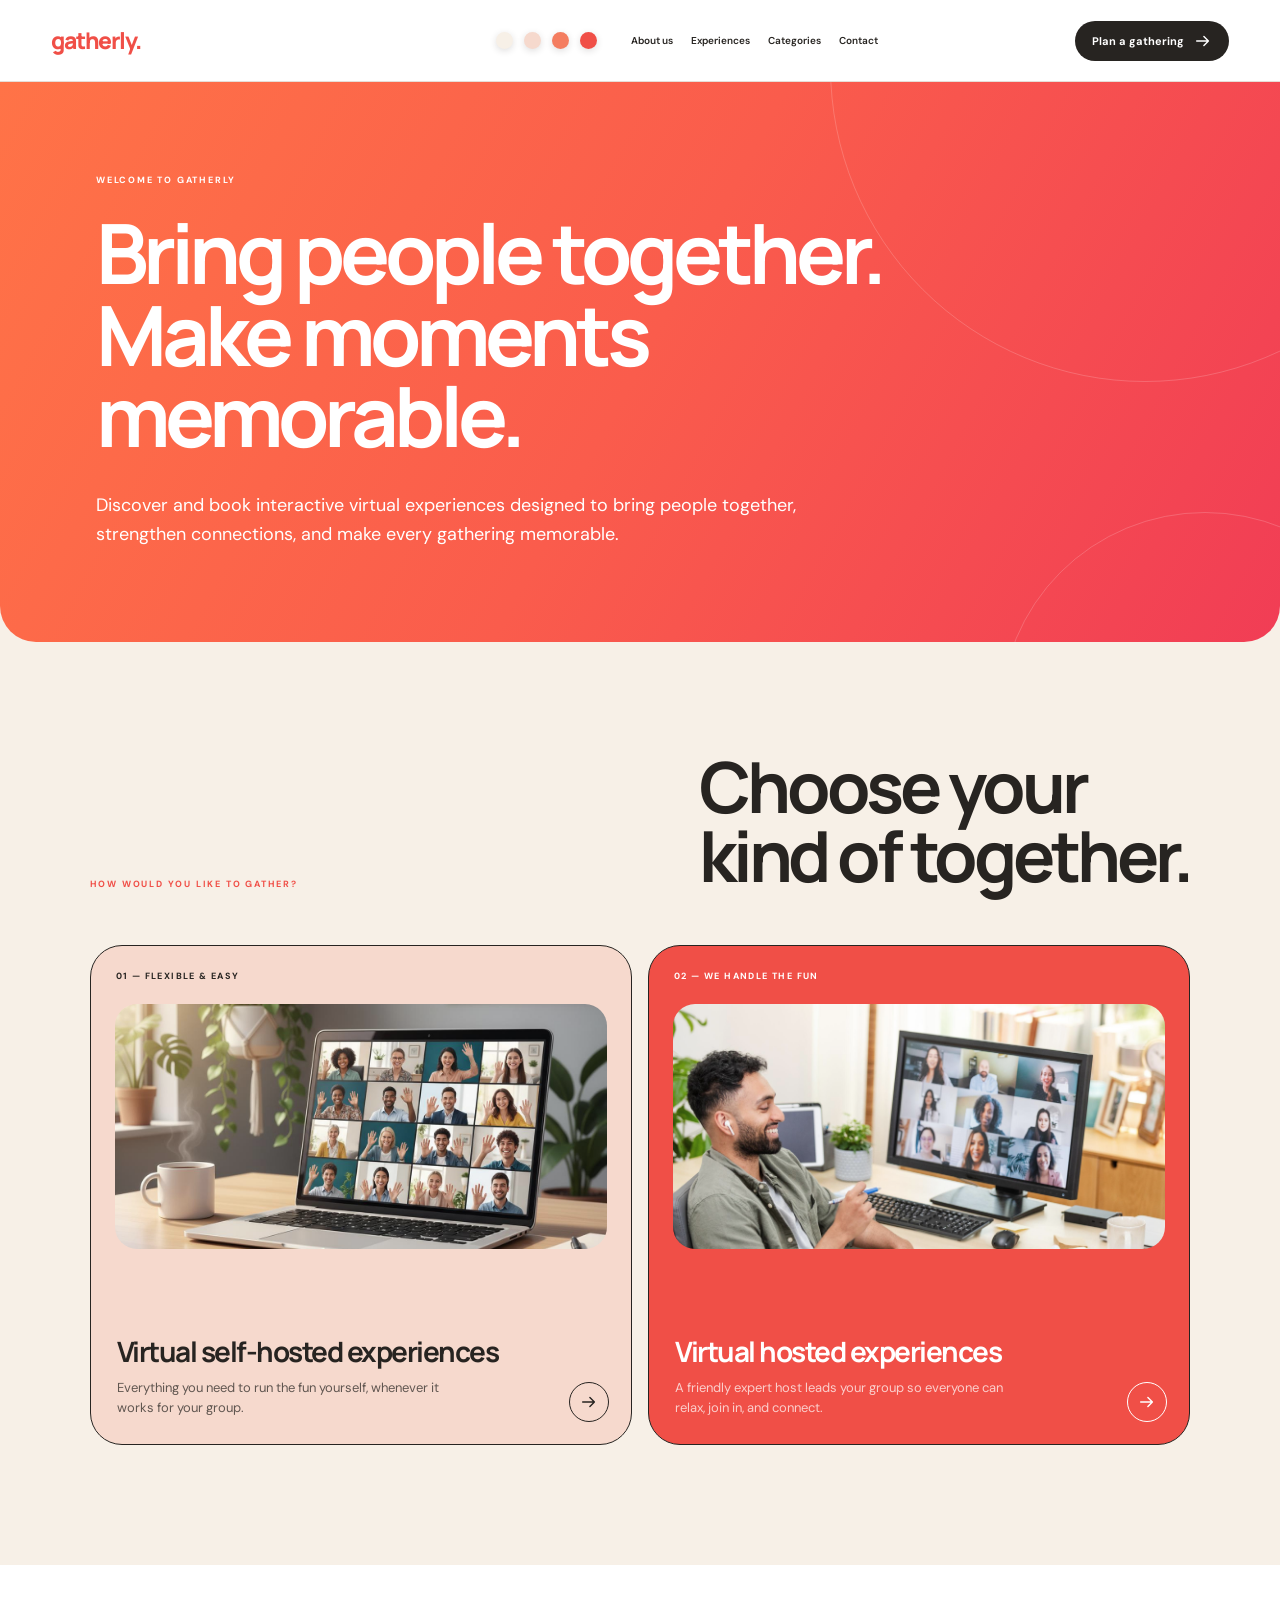
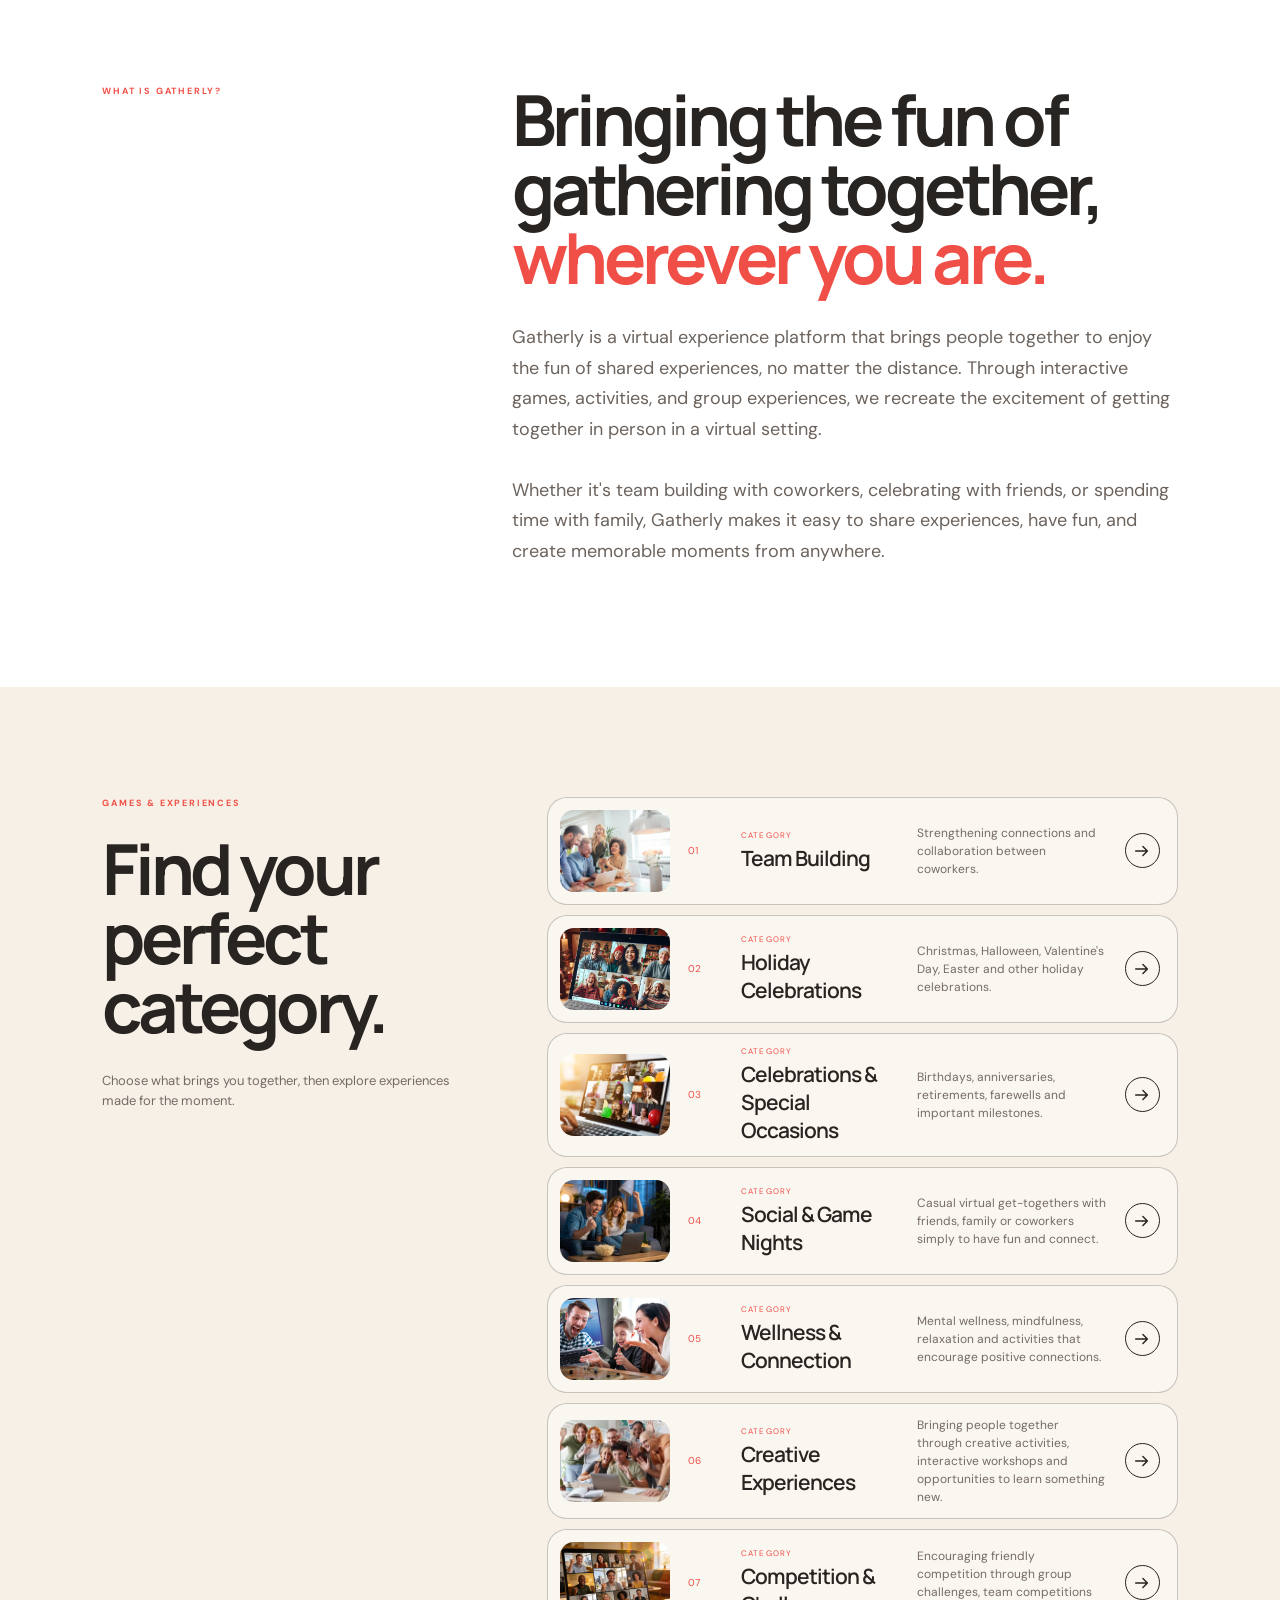
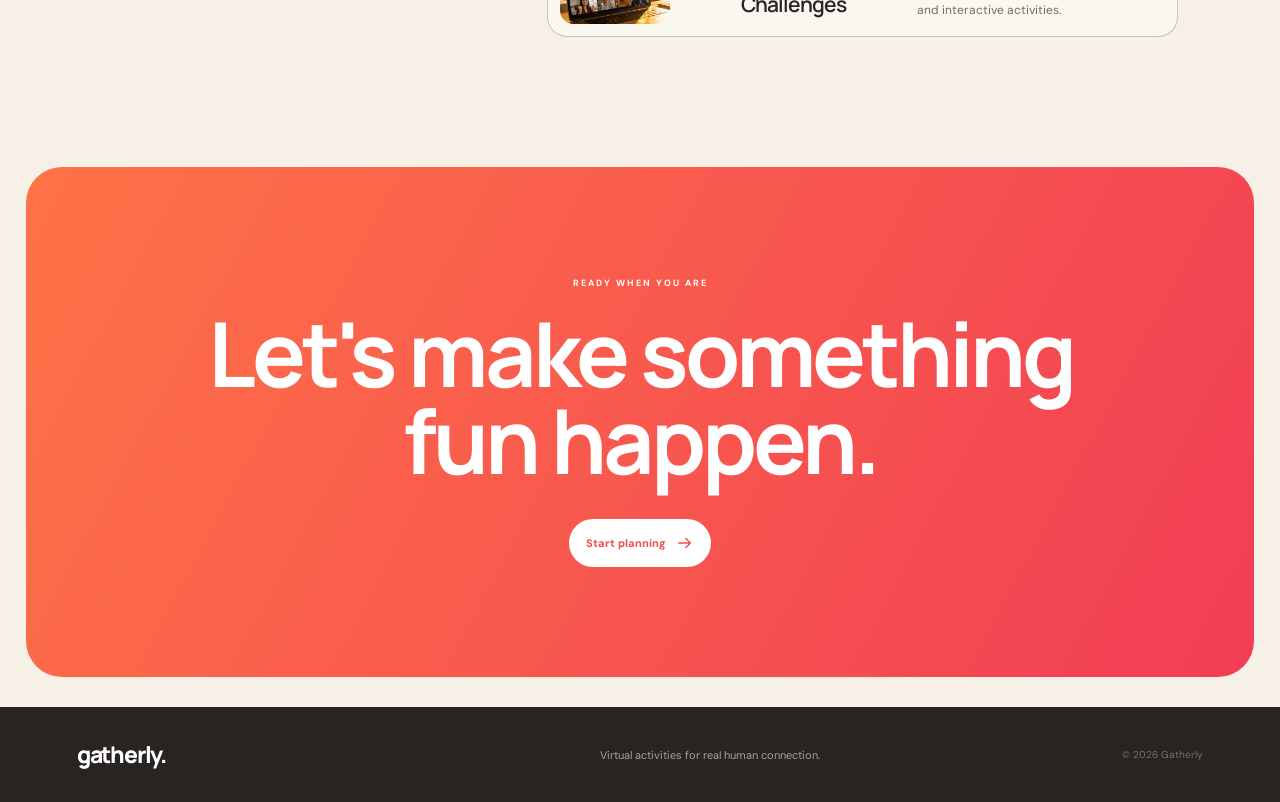
==== commit cb120632: "website" ====
--- a/index.html
+++ b/index.html
@@ -1,174 +1,227 @@
 <!doctype html>
-<html>
+<html lang="en">
 <head>
   <meta charset="utf-8">
-  <meta name="viewport" content="width=device-width,initial-scale=1,viewport-fit=cover">
+  <meta name="viewport" content="width=device-width, initial-scale=1">
   <title>Gatherly Experiences</title>
-  <meta name="claude:viewport-fit-sides" content="cover">
+  <meta name="description" content="Discover easy-to-run games and expertly hosted experiences that help teams connect, compete, and build stronger workplace relationships wherever they work.">
+  <link rel="icon" href="favicon.svg" type="image/svg+xml">
   <link rel="preconnect" href="https://fonts.googleapis.com">
   <link rel="preconnect" href="https://fonts.gstatic.com" crossorigin>
-  <link href="https://fonts.googleapis.com/css2?family=Red+Hat+Display:wght@900&family=Red+Hat+Text:wght@400;500&display=swap" rel="stylesheet">
+  <link href="https://fonts.googleapis.com/css2?family=DM+Sans:wght@400;500;600;700&family=Manrope:wght@500;600;700;800&display=swap" rel="stylesheet">
   <link rel="stylesheet" href="style.css">
 </head>
 <body>
 
-<svg class="svg-defs" aria-hidden="true" focusable="false">
-  <defs>
-    <symbol id="p-plain" viewBox="0 0 100 100"><rect width="100" height="100" fill="var(--bg)"/><path d="M10 100C10 74 28 64 50 64s40 10 40 36z" fill="var(--body)"/><circle cx="50" cy="44" r="17" fill="var(--head)"/></symbol>
-    <symbol id="p-hat" viewBox="0 0 100 100"><rect width="100" height="100" fill="var(--bg)"/><path d="M10 100C10 76 28 68 50 68s40 8 40 32z" fill="var(--body)"/><circle cx="50" cy="48" r="17" fill="var(--head)"/><path d="M50 8 65 32H35z" fill="var(--acc)"/><circle cx="50" cy="8" r="4" fill="var(--acc)"/></symbol>
-    <symbol id="p-glasses" viewBox="0 0 100 100"><rect width="100" height="100" fill="var(--bg)"/><path d="M10 100C10 74 28 64 50 64s40 10 40 36z" fill="var(--body)"/><circle cx="50" cy="44" r="17" fill="var(--head)"/><circle cx="43" cy="43" r="5.5" fill="var(--acc)"/><circle cx="57" cy="43" r="5.5" fill="var(--acc)"/><rect x="46" y="41.5" width="8" height="3" fill="var(--acc)"/></symbol>
-    <symbol id="p-headset" viewBox="0 0 100 100"><rect width="100" height="100" fill="var(--bg)"/><path d="M10 100C10 74 28 64 50 64s40 10 40 36z" fill="var(--body)"/><circle cx="50" cy="44" r="17" fill="var(--head)"/><path d="M29 44a21 21 0 0 1 42 0" fill="none" stroke="var(--acc)" stroke-width="5"/><rect x="25" y="40" width="9" height="15" fill="var(--acc)"/><rect x="66" y="40" width="9" height="15" fill="var(--acc)"/></symbol>
-    <symbol id="p-pair" viewBox="0 0 100 100"><rect width="100" height="100" fill="var(--bg)"/><path d="M18 100C18 80 28 72 38 72s20 8 20 28z" fill="var(--body)"/><circle cx="38" cy="56" r="11" fill="var(--head)"/><path d="M42 100C42 78 52 70 62 70s20 8 20 30z" fill="var(--acc)"/><circle cx="62" cy="54" r="11" fill="var(--head)"/></symbol>
-  </defs>
-</svg>
-
-<a class="skip" href="#contact">Skip to contact details</a>
-
-<header class="hdr" id="hdr" data-ink="dark">
-  <a class="mark" href="#top" aria-label="Gatherly, back to top">Gatherly</a>
-  <a class="nav" href="#contact">Call or email us</a>
+<a class="skip" href="#home">Skip to content</a>
+
+<header class="site-header">
+  <a class="wordmark" href="#/home">gatherly.</a>
+  <div class="swatches" aria-label="Gatherly colors"><i></i><i></i><i></i><i></i></div>
+  <nav id="site-nav" aria-label="Main navigation">
+    <a href="#/about">About us</a>
+    <a href="#services">Experiences</a>
+    <a href="#games">Categories</a>
+    <a href="#/contact">Contact</a>
+  </nav>
+  <a class="header-cta" href="#/contact">Plan a gathering <svg viewBox="0 0 20 20" aria-hidden="true"><path d="M3 10h13M11 5l5 5-5 5"/></svg></a>
+  <button class="menu-toggle" id="menu-toggle" aria-label="Toggle navigation" aria-expanded="false"><span></span><span></span></button>
 </header>
 
-<main id="top">
-  <section class="chapter hero f-cream" data-ink="dark" aria-labelledby="h-hero">
-    <div class="in">
-      <h1 id="h-hero"><span class="l1">Gather</span><span class="l2">virtually.</span></h1>
-      <div class="hero-foot">
-        <div class="hero-copy">
-          <p class="lead">Easy, welcoming virtual activities for teams, friends and families.</p>
-          <div class="actions">
-            <a class="btn" href="#contact">Call or email us</a>
-            <a class="link" href="#experiences">See what we do</a>
-          </div>
-        </div>
-        <div class="board" aria-hidden="true">
-          <svg class="tile t1" viewBox="0 0 100 100" preserveAspectRatio="xMidYMid slice"><use href="#p-hat"/></svg>
-          <svg class="tile t2" viewBox="0 0 100 100" preserveAspectRatio="xMidYMid slice"><use href="#p-headset"/></svg>
-          <svg class="tile t5" viewBox="0 0 100 100" preserveAspectRatio="xMidYMid slice"><use href="#p-glasses"/></svg>
-          <svg class="tile t4" viewBox="0 0 100 100" preserveAspectRatio="xMidYMid slice"><use href="#p-pair"/></svg>
-        </div>
-      </div>
-    </div>
-  </section>
-
-  
-
-  <section class="chapter f-pink" id="experiences" data-ink="dark" aria-labelledby="h-exp">
-    <div class="in">
-      <h2 class="sec-title" id="h-exp">Choose your kind of together</h2>
-      <ul class="poster">
-        <li><a href="#contact"><span class="w">Play</span><span class="d">Trivia, escape rooms, mysteries and team competitions</span></a></li>
-        <li><a href="#contact"><span class="w">Celebrate</span><span class="d">Holidays, birthdays, anniversaries and special moments</span></a></li>
-        <li><a href="#contact"><span class="w">Connect</span><span class="d">Relaxed activities that help people feel closer</span></a></li>
-      </ul>
-    </div>
-  </section>
-
-  <section class="chapter f-gold" id="how" data-ink="dark" aria-labelledby="h-how">
-    <div class="in">
-      <h2 class="h2 rv" id="h-how">Pick, invite, play.</h2>
-      <div class="promises">
-        <div class="rv rv-delay-05">
-          <h3>Pick</h3>
-          <p>Choose a ready-made game and a length, from a quick 15 minutes to a full hour.</p>
-        </div>
-        <div class="rv rv-delay-15">
-          <h3>Invite</h3>
-          <p>Share one link. Teams and scoring set themselves up, so you can play too.</p>
-        </div>
-        <div class="rv rv-delay-25">
-          <h3>Play</h3>
-          <p>Rounds, wildcards and a finale with funny awards give everyone a reason to join in.</p>
-        </div>
-      </div>
-    </div>
-  </section>
-
-  
-
-  <section class="chapter f-cream" id="about" data-ink="dark" aria-labelledby="h-about">
-    <div class="in">
-      <div class="about-grid">
-        <h2 class="h2 rv" id="h-about">Real connection. No travel required.</h2>
-        <p class="lead rv rv-delay-08">We create easy, welcoming virtual activities for teams, coworkers, families and friends. Celebrate a holiday, mark a milestone, or turn an ordinary evening into something everyone will remember.</p>
-      </div>
-    </div>
-  </section>
-
-  <section class="chapter contact f-accent" id="contact" data-ink="dark" aria-labelledby="h-contact">
-    <div class="in in-reel">
-      <div class="reel" aria-hidden="true"><div class="reel-track" id="reel"></div></div>
-    </div>
-    <div class="in in-contact">
-      <h2 class="h2 rv" id="h-contact">Let's plan something fun.</h2>
-      <p class="lead rv rv-delay-08">Call or email us with your group, the occasion and the date, and we'll suggest an experience.</p>
-      <div class="reach rv rv-delay-14">
-        <div class="row">
-          <a class="big" id="ph" href="tel:+16478215799">647 821 5799</a>
-        </div>
-        <div class="row">
-          <a class="big" id="em" href="mailto:hello@gatherlyexperiences.com">hello@gatherlyexperiences.com</a>
-        </div>
-      </div>
-    </div>
-  </section>
+<main>
+  <!-- Home -->
+  <div class="page" id="page-home">
+    <section class="hero" id="home">
+      <div class="hero-inner">
+        <p>WELCOME TO GATHERLY</p>
+        <h1>Bring people together.<br>Make moments memorable.</h1>
+        <p class="hero-description">Discover and book interactive virtual experiences designed to bring people together, strengthen connections, and make every gathering memorable.</p>
+      </div>
+      <div class="hero-orbit one" aria-hidden="true"></div>
+      <div class="hero-orbit two" aria-hidden="true"></div>
+    </section>
+
+    <section class="service-overview" id="services">
+      <div class="service-intro">
+        <p class="section-label">HOW WOULD YOU LIKE TO GATHER?</p>
+        <h2>Choose your<br>kind of together.</h2>
+      </div>
+      <div class="service-options two">
+        <a href="#/self-hosted" class="service-option play">
+          <span>01 — FLEXIBLE &amp; EASY</span>
+          <img class="service-photo" src="assets/gatherly/self-hosted.jpg" alt="A group joining a virtual experience together">
+          <h3>Virtual self-hosted experiences</h3>
+          <p>Everything you need to run the fun yourself, whenever it works for your group.</p>
+          <i><svg viewBox="0 0 20 20" aria-hidden="true"><path d="M3 10h13M11 5l5 5-5 5"/></svg></i>
+        </a>
+        <a href="#/hosted" class="service-option celebrate">
+          <span>02 — WE HANDLE THE FUN</span>
+          <img class="service-photo" src="assets/gatherly/hosted.jpg" alt="A host leading a lively virtual group experience">
+          <h3>Virtual hosted experiences</h3>
+          <p>A friendly expert host leads your group so everyone can relax, join in, and connect.</p>
+          <i><svg viewBox="0 0 20 20" aria-hidden="true"><path d="M3 10h13M11 5l5 5-5 5"/></svg></i>
+        </a>
+      </div>
+    </section>
+
+    <section class="about" id="about">
+      <p class="section-label">WHAT IS GATHERLY?</p>
+      <div>
+        <h2>Bringing the fun of gathering together,<br><em>wherever you are.</em></h2>
+        <p>
+          Gatherly is a virtual experience platform that brings people together to enjoy the fun of shared experiences, no matter the distance. Through interactive games, activities, and group experiences, we recreate the excitement of getting together in person in a virtual setting.
+          <br><br>
+          Whether it's team building with coworkers, celebrating with friends, or spending time with family, Gatherly makes it easy to share experiences, have fun, and create memorable moments from anywhere.
+        </p>
+      </div>
+    </section>
+
+    <section class="activities" id="games">
+      <div class="activities-heading">
+        <p class="section-label">GAMES &amp; EXPERIENCES</p>
+        <h2>Find your<br>perfect category.</h2>
+        <p class="category-note">Choose what brings you together, then explore experiences made for the moment.</p>
+      </div>
+      <div class="activity-list" id="activity-list"></div>
+    </section>
+
+    <section class="contact" id="contact">
+      <p>READY WHEN YOU ARE</p>
+      <h2>Let's make something<br>fun happen.</h2>
+      <a href="mailto:hello@gatherlyexperiences.com">Start planning <svg viewBox="0 0 20 20" aria-hidden="true"><path d="M3 10h13M11 5l5 5-5 5"/></svg></a>
+    </section>
+  </div>
+
+  <!-- About -->
+  <div class="page" id="page-about" hidden>
+    <section class="about-hero">
+      <p>ABOUT GATHERLY</p>
+      <h1>Good things happen<br>when we gather.</h1>
+      <p>
+        We believe connection shouldn't depend on being in the same room.
+        Gatherly brings people together through fun, interactive virtual experiences
+        that turn screen time into quality time.
+      </p>
+      <div class="about-bubbles" aria-hidden="true"><i></i><i></i><i></i></div>
+    </section>
+
+    <section class="story-section">
+      <div class="story-label">
+        <p class="section-label">OUR STORY</p>
+        <span>Built for togetherness,<br>wherever you are.</span>
+      </div>
+      <div class="story-copy">
+        <h2>Connection is what<br><em>brings us together.</em></h2>
+        <p>
+          Gatherly was created around a simple idea: some of the best moments happen
+          when people come together.
+        </p>
+        <p>
+          Whether it's coworkers building stronger relationships, friends celebrating
+          a special occasion, or families staying connected across distances, shared
+          experiences bring people closer.
+        </p>
+        <p>
+          As more of our lives move online, we wanted to make virtual gatherings feel
+          less like another video call and more like something people genuinely look
+          forward to. Gatherly brings people together through interactive games,
+          creative activities, and hosted experiences that make connecting virtually
+          easy, engaging, and fun.
+        </p>
+      </div>
+    </section>
+
+    <section class="mission-panel">
+      <div class="mission-mark" aria-hidden="true">G</div>
+      <div>
+        <p>OUR GOAL</p>
+        <h2>Every gathering should be an opportunity to laugh, connect, and create meaningful moments—no matter the distance.</h2>
+        <a href="#services">Explore our experiences <svg viewBox="0 0 20 20" aria-hidden="true"><path d="M3 10h13M11 5l5 5-5 5"/></svg></a>
+      </div>
+    </section>
+
+    <section class="values">
+      <article>
+        <span>01</span>
+        <h3>Easy to join</h3>
+        <p>Simple experiences that let everyone focus on the fun, not the setup.</p>
+      </article>
+      <article>
+        <span>02</span>
+        <h3>Made for everyone</h3>
+        <p>Warm, inclusive activities where every personality has a way to participate.</p>
+      </article>
+      <article>
+        <span>03</span>
+        <h3>Genuinely connecting</h3>
+        <p>More than screen time—shared moments that people keep talking about.</p>
+      </article>
+    </section>
+  </div>
+
+  <!-- Contact -->
+  <div class="page" id="page-contact" hidden>
+    <section class="contact-page">
+      <p>CONTACT GATHERLY</p>
+      <h1>Let's create something<br>memorable together.</h1>
+      <p>Tell us about your group, occasion, or idea. We'll help you find the right virtual experience.</p>
+      <div class="contact-details">
+        <a href="tel:+16478215799"><span>PHONE</span>647-821-5799</a>
+        <a href="mailto:hello@gatherlyexperiences.com"><span>EMAIL</span>hello@gatherlyexperiences.com</a>
+      </div>
+    </section>
+  </div>
+
+  <!-- Self-hosted (coming soon) -->
+  <div class="page" id="page-self-hosted" hidden>
+    <section class="coming-soon">
+      <p>SELF-HOSTED EXPERIENCES</p>
+      <h1>Something fun<br>is coming soon.</h1>
+      <p>We're creating flexible experiences you'll be able to run yourself, anytime and anywhere.</p>
+      <a href="mailto:hello@gatherlyexperiences.com">Get launch updates <svg viewBox="0 0 20 20" aria-hidden="true"><path d="M3 10h13M11 5l5 5-5 5"/></svg></a>
+    </section>
+  </div>
+
+  <!-- Hosted categories -->
+  <div class="page" id="page-hosted" hidden>
+    <section class="hosted-page">
+      <div class="hosted-heading">
+        <p>VIRTUAL HOSTED EXPERIENCES</p>
+        <h1>Choose a category.<br>We'll bring the fun.</h1>
+      </div>
+      <div class="hosted-categories" id="hosted-categories"></div>
+    </section>
+  </div>
+
+  <!-- Category detail -->
+  <div class="page" id="page-category" hidden>
+    <section class="category-hero">
+      <a href="#/home">&larr; All categories</a>
+      <p id="category-kicker"></p>
+      <h1 id="category-title"></h1>
+      <p id="category-copy"></p>
+    </section>
+    <section class="category-games">
+      <div class="category-games-heading">
+        <p class="section-label">EXPLORE THE OPTIONS</p>
+        <h2>Choose an experience<br>for your gathering.</h2>
+      </div>
+      <div class="game-option-grid" id="game-option-grid"></div>
+    </section>
+    <section class="contact">
+      <p>NOT SURE WHICH ONE TO CHOOSE?</p>
+      <h2>We'll help you find<br>the perfect fit.</h2>
+      <a href="mailto:hello@gatherlyexperiences.com">Talk to Gatherly <svg viewBox="0 0 20 20" aria-hidden="true"><path d="M3 10h13M11 5l5 5-5 5"/></svg></a>
+    </section>
+  </div>
 </main>
 
-<footer class="chapter foot f-night" data-ink="light">
-  <div class="in">
-    <div class="foot-cols">
-      <nav aria-label="Footer">
-        <a href="#experiences">What we do</a>
-        <a href="#how">How it works</a>
-        <a href="#about">About</a>
-        <a href="#contact">Contact</a>
-      </nav>
-    </div>
-    <div class="legal">
-      <span>&copy; 2026 Gatherly Experiences</span>
-      <a href="#top">Back to top</a>
-    </div>
-  </div>
+<footer>
+  <a class="wordmark light" href="#/home">gatherly.</a>
+  <p>Virtual activities for real human connection.</p>
+  <span>&copy; 2026 Gatherly</span>
 </footer>
 
-<script>
-document.documentElement.classList.add('js');
-(function () {
-  var $ = function (s, r) { return (r || document).querySelector(s); };
-  var $$ = function (s, r) { return Array.prototype.slice.call((r || document).querySelectorAll(s)); };
-
-  /* header ink follows the chapter beneath it */
-  var hdr = $('#hdr');
-  var chapters = $$('[data-ink]').filter(function (n) { return n !== hdr; });
-  var ticking = false;
-  function inkNow() {
-    ticking = false;
-    var y = 40, ink = 'dark';
-    chapters.forEach(function (c) { var r = c.getBoundingClientRect(); if (r.top <= y && r.bottom > y) ink = c.getAttribute('data-ink'); });
-    hdr.setAttribute('data-ink', ink);
-  }
-  addEventListener('scroll', function () { if (!ticking) { ticking = true; requestAnimationFrame(inkNow); } }, { passive: true });
-  inkNow();
-
-  /* entrances */
-  var rv = $$('.rv');
-  if ('IntersectionObserver' in window) {
-    var io = new IntersectionObserver(function (es) { es.forEach(function (e) { if (e.isIntersecting) { e.target.classList.add('in-view'); io.unobserve(e.target); } }); }, { rootMargin: '0px 0px -8% 0px', threshold: 0.05 });
-    rv.forEach(function (n) { io.observe(n); });
-  } else { rv.forEach(function (n) { n.classList.add('in-view'); }); }
-
-  /* the drifting strip of call tiles */
-  var reel = $('#reel');
-  var cfg = [['t1','p-hat',1],['t3','p-headset',0.75],['t5','p-glasses',1.5],['t4','p-pair',1],['t3','p-plain',0.75],['t6','p-headset',1.5],['t1','p-glasses',1],['t3','p-pair',0.75],['t4','p-headset',1.5],['t5','p-plain',1]];
-  var NS = 'http://www.w3.org/2000/svg';
-  [0, 1].forEach(function () {
-    cfg.forEach(function (c) {
-      var s = document.createElementNS(NS, 'svg');
-      s.setAttribute('class', 'tile ' + c[0]); s.setAttribute('viewBox', '0 0 100 100'); s.setAttribute('preserveAspectRatio', 'xMidYMid slice');
-      var u = document.createElementNS(NS, 'use'); u.setAttribute('href', '#' + c[1]); s.appendChild(u); reel.appendChild(s);
-    });
-  });
-})();
-</script>
-
-</body></html>+<script src="site.js"></script>
+</body>
+</html>
--- a/style.css
+++ b/style.css
@@ -1,233 +1,304 @@
-:root{color-scheme:light;box-sizing:border-box;padding-top:env(safe-area-inset-top,0px);padding-bottom:env(safe-area-inset-bottom,0px)}html{scroll-padding-top:env(safe-area-inset-top,0px)}body{margin:0;padding:0;font:14px -apple-system,BlinkMacSystemFont,sans-serif;background:#fff;color:#000}img{max-width:100%}[hidden]:not([hidden=until-found i]){display:none!important}
-
-/* Layout concept: a row of full-bleed colour posters, one per chapter, on one grid.
-   The invitation is the live object: planning a gathering fills in a real invite. */
+/* Gatherly — site design ported from the Figma Make export (src/index.css).
+   Fonts (DM Sans + Manrope) are loaded via <link> in index.html. */
+
 :root {
-  --cream: #ebe9e1;
-  --peach: #f4c9b8;
-  --paper: #fff6ea;
-  --gold: #efb11d;
-  --pink: #ffa2b6;
-  --rose: #d6536d;
-  --red: #e43d12;
-  --hover: #b02a0a;
-  --night: #1b0b07;
-  --night-2: #33201a;
-  --accent: #c7340f;
-  --accent-ink: #ffffff;
-  --muted: #6a4a3f;
-  --paper-ink: #1b0b07;
-  --night-ink: #f4f4f4;
-  --display: "Red Hat Display", "Arial Black", "Helvetica Neue", Arial, sans-serif;
-  --text: "Red Hat Text", "Helvetica Neue", Arial, sans-serif;
-  --step-small: clamp(0.8125rem, 0.79rem + 0.1vw, 0.875rem);
-  --step-body: clamp(1.0625rem, 1rem + 0.25vw, 1.1875rem);
-  --step-lead: clamp(1.25rem, 1.1rem + 0.7vw, 1.625rem);
-  --step-head: clamp(2.25rem, 1rem + 4.2vw, 4.75rem);
-  --gl: max(20px, env(safe-area-inset-left, 0px));
-  --gr: max(20px, env(safe-area-inset-right, 0px));
-  color-scheme: light;
-}
+  --ink: #272421;
+  --ivory: #f7f0e7;
+  --red: #f04f47;
+  --coral: #f47d60;
+  --peach: #f5b5a0;
+  --blush: #f6d9cd;
+  font-family: 'DM Sans', sans-serif;
+  color: var(--ink);
+  background: var(--ivory);
+  font-synthesis: none;
+}
+
+/* Minimal reset (stands in for the Tailwind preflight the original design used) */
 * { box-sizing: border-box; }
 html { scroll-behavior: smooth; }
-body { margin: 0; background: var(--night); color: var(--paper-ink); font-family: var(--text); font-size: var(--step-body); line-height: 1.5; overflow-x: hidden; }
-h1, h2, h3, p, ul, dl, dd, figure { margin: 0; }
-a { color: inherit; }
-button, input { font: inherit; color: inherit; }
-:focus-visible { outline: 3px solid currentColor; outline-offset: 3px; }
-.skip { position: absolute; left: -999px; top: 8px; background: var(--night); color: #fff; padding: 10px 16px; z-index: 40; }
-.skip:focus { left: 8px; }
-
-/* header takes the ink of the chapter beneath it */
-.hdr { position: fixed; top: 0; left: 0; right: 0; z-index: 30; display: flex; justify-content: space-between; align-items: center; gap: 16px; padding: calc(env(safe-area-inset-top, 0px) + 18px) var(--gr) 0 var(--gl); color: var(--paper-ink); transition: color 0.3s; pointer-events: none; }
-.hdr[data-ink="light"] { color: #fff; }
-.hdr a { pointer-events: auto; text-decoration: none; }
-.mark { font: 900 1.375rem/1 var(--display); letter-spacing: -0.02em; }
-.hdr .nav { font-weight: 500; font-size: 1rem; text-decoration: underline; text-underline-offset: 4px; }
-
-/* chapters */
-.chapter { position: relative; width: 100%; }
-.in { width: 100%; padding-left: var(--gl); padding-right: var(--gr); padding-top: clamp(72px, 10vw, 140px); padding-bottom: clamp(72px, 10vw, 140px); }
-.f-cream { background: var(--cream); color: var(--paper-ink); }
-.f-pink { background: var(--pink); color: var(--paper-ink); }
-.f-gold { background: var(--gold); color: var(--paper-ink); }
-.f-night { background: var(--night); color: var(--night-ink); }
-.f-accent { background: var(--red); color: var(--accent-ink); }
-.sec-title { font: 900 var(--step-lead)/1.1 var(--display); letter-spacing: -0.02em; }
-.h2 { font: 900 var(--step-head)/0.98 var(--display); letter-spacing: -0.03em; text-wrap: balance; }
-.lead { font-size: var(--step-lead); line-height: 1.35; }
-.btn { display: inline-flex; align-items: center; justify-content: center; min-height: 52px; padding: 0 28px; background: var(--accent); color: var(--accent-ink); font-weight: 500; font-size: 1.0625rem; text-decoration: none; border: 0; border-radius: 0; cursor: pointer; transition: transform 0.2s, background 0.2s; }
-.btn:hover { transform: translateY(-2px); }
-.btn:active { transform: translateY(1px); }
-.btn.on-accent { background: var(--night); color: #fff; }
-.link { font-weight: 500; text-underline-offset: 4px; transition: opacity 0.2s; }
-.link:hover { opacity: 0.7; }
-
-/* drawn call tiles */
-.tile { display: block; width: 100%; height: 100%; }
-.t1 { --bg: var(--gold); --body: var(--night); --head: var(--paper); --acc: var(--red); }
-.t2 { --bg: var(--red); --body: var(--pink); --head: var(--paper); --acc: var(--gold); }
-.t3 { --bg: var(--pink); --body: var(--night); --head: var(--gold); --acc: var(--red); }
-.t4 { --bg: var(--night); --body: var(--gold); --head: var(--pink); --acc: var(--red); }
-.t5 { --bg: var(--peach); --body: var(--rose); --head: var(--night); --acc: var(--gold); }
-.t6 { --bg: var(--rose); --body: var(--paper); --head: var(--gold); --acc: var(--night); }
-
-/* hero */
-.hero .in { min-height: 92svh; display: flex; flex-direction: column; padding-top: clamp(96px, 16vh, 170px); padding-bottom: 36px; }
-.hero h1 { font: 900 min(14vw, 214px)/0.9 var(--display); text-transform: uppercase; letter-spacing: -0.03em; }
-.hero h1 span { display: block; animation: rise 0.9s cubic-bezier(0.2, 0.7, 0.2, 1) both; }
-.hero h1 .l1 { color: var(--paper-ink); }
-.hero h1 .l2 { color: var(--red); animation-delay: 0.12s; }
-.hero-foot { margin-top: auto; padding-top: clamp(40px, 6vh, 64px); display: flex; align-items: flex-end; gap: clamp(32px, 5vw, 72px); }
-.board { flex: 1 1 0; min-width: 0; display: grid; grid-template-columns: repeat(4, 1fr); gap: 8px; animation: rise 1s 0.25s cubic-bezier(0.2, 0.7, 0.2, 1) both; }
-.board > * { aspect-ratio: 1; overflow: hidden; }
-.hero-copy { flex: none; width: clamp(280px, 30vw, 440px); animation: rise 1s 0.35s cubic-bezier(0.2, 0.7, 0.2, 1) both; }
-.hero-copy .actions { margin-top: 24px; display: flex; flex-wrap: wrap; align-items: center; gap: 12px 24px; }
-@keyframes rise { from { transform: translateY(28px); } to { transform: none; } }
-
-/* experiences poster list */
-.poster { list-style: none; padding: 0; margin-top: clamp(32px, 5vw, 64px); }
-.poster a { display: flex; justify-content: space-between; align-items: baseline; gap: 24px; text-decoration: none; }
-.poster .w { font: 900 clamp(64px, 10vw, 150px)/0.92 var(--display); text-transform: uppercase; letter-spacing: -0.03em; transition: color 0.25s, transform 0.35s cubic-bezier(0.2, 0.7, 0.2, 1); }
-.poster .d { font-size: 1.125rem; text-align: right; max-width: 24ch; font-variant-numeric: tabular-nums; }
-.poster a:hover .w, .poster a:focus-visible .w { color: var(--hover); transform: translateX(10px); }
-
-/* how it works */
-.steps { position: relative; display: grid; grid-template-columns: repeat(12, 1fr); column-gap: 10px; align-items: end; margin-top: clamp(32px, 4vw, 56px); min-height: calc(60vh + 220px); }
-.steps .h2 { grid-column: 1 / 8; grid-row: 1; align-self: start; margin-top: -8px; }
-.stage { grid-row: 1; }
-.stage:nth-of-type(1) { grid-column: 1 / 4; --th: 30vh; }
-.stage:nth-of-type(2) { grid-column: 4 / 8; --th: 44vh; }
-.stage:nth-of-type(3) { grid-column: 8 / 13; --th: 60vh; }
-.stage .box { height: var(--th); min-height: 200px; padding: 8px; display: grid; gap: 6px; }
-.stage:nth-of-type(1) .box { background: var(--cream); grid-template: 1fr / 1fr; }
-.stage:nth-of-type(2) .box { background: var(--pink); grid-template: 1fr / 1fr 1fr; }
-.stage:nth-of-type(3) .box { background: var(--red); grid-template: 1fr 1fr / repeat(3, 1fr); }
-.stage .box > * { overflow: hidden; min-height: 0; min-width: 0; }
-.stage h3 { margin-top: 16px; font: 900 1.375rem/1.1 var(--display); letter-spacing: -0.01em; }
-.stage p { margin-top: 6px; max-width: 34ch; }
-
-/* planner */
-.plan-grid { margin-top: clamp(32px, 4vw, 56px); display: grid; grid-template-columns: minmax(0, 7fr) minmax(0, 5fr); gap: clamp(32px, 5vw, 80px); align-items: start; }
-.plan-intro { max-width: 40ch; margin-top: 20px; }
-fieldset { border: 0; margin: 0 0 28px; padding: 0; min-width: 0; }
-legend { padding: 0; margin-bottom: 12px; font: 900 1.25rem/1.1 var(--display); letter-spacing: -0.01em; }
-.chips { display: flex; flex-wrap: wrap; gap: 8px; }
-.chip { position: relative; }
-.chip input { position: absolute; opacity: 0; inset: 0; width: 100%; height: 100%; margin: 0; cursor: pointer; }
-.chip span { display: inline-flex; align-items: center; min-height: 48px; padding: 0 20px; background: var(--night-2); color: var(--night-ink); font-weight: 500; transition: background 0.2s, color 0.2s, transform 0.2s; }
-.chip:hover span { background: #4a332b; }
-.chip input:checked + span { background: var(--gold); color: var(--night); }
-.chip input:focus-visible + span { outline: 3px solid #fff; outline-offset: 3px; }
-.chip input:active + span { transform: scale(0.97); }
-.when { display: grid; grid-template-columns: 1fr 1fr; gap: 8px; max-width: 460px; }
-.when label { display: block; font-size: var(--step-small); margin-bottom: 6px; }
-.when input { width: 100%; height: 52px; padding: 0 14px; background: var(--night-2); border: 0; border-radius: 0; color: var(--night-ink); color-scheme: dark; }
-.invite { background: var(--paper); color: var(--paper-ink); padding: clamp(20px, 3vw, 36px); }
-.invite .strip { display: grid; grid-template-columns: repeat(3, 1fr); gap: 6px; aspect-ratio: 3 / 1; margin-bottom: 28px; }
-.invite .strip > * { overflow: hidden; min-width: 0; }
-.invite h3 { font: 900 clamp(2.25rem, 4.4vw, 3.5rem)/0.95 var(--display); letter-spacing: -0.03em; }
-.invite .what { margin-top: 14px; font: 900 var(--step-lead)/1.15 var(--display); letter-spacing: -0.01em; }
-.invite dl { margin-top: 20px; display: grid; gap: 10px; }
-.invite dt { font-size: var(--step-small); color: var(--muted); }
-.invite dd { font-weight: 500; }
-.invite .by { margin-top: 24px; color: var(--muted); font-size: var(--step-small); }
-.plan-actions { margin-top: 20px; display: flex; flex-wrap: wrap; align-items: center; gap: 12px 24px; }
-#invtext { width: 100%; margin-top: 12px; min-height: 140px; background: var(--night-2); color: var(--night-ink); border: 0; padding: 12px; font: inherit; }
-.status { font-size: var(--step-small); min-height: 1.4em; margin-top: 10px; }
-
-/* about */
-.about-grid { display: grid; grid-template-columns: minmax(0, 7fr) minmax(0, 5fr); gap: clamp(32px, 5vw, 80px); align-items: start; }
-.about-grid .lead { margin-top: 12px; max-width: 34ch; }
-.story { margin-top: clamp(36px, 5vw, 64px); max-width: 52ch; }
-.story h3 { font: 900 clamp(1.5rem, 1.2rem + 1.2vw, 2.1rem)/1.1 var(--display); letter-spacing: -0.02em; text-wrap: balance; }
-.story p { margin-top: 16px; }
-.wall { display: grid; grid-template-columns: repeat(2, 1fr); gap: 10px; }
-.wall > * { aspect-ratio: 1; overflow: hidden; min-width: 0; }
-
-/* contact */
-.reel { overflow: hidden; margin-top: clamp(40px, 6vw, 72px); }
-.reel-track { display: flex; gap: 8px; width: max-content; animation: drift 60s linear infinite; }
-.reel-track > * { height: 150px; flex: none; overflow: hidden; }
-@keyframes drift { to { transform: translateX(calc(-50% - 4px)); } }
-.contact h2 { margin-top: 0; }
-.reach { margin-top: clamp(32px, 4vw, 56px); display: grid; gap: 20px; }
-.reach .row { display: flex; flex-wrap: wrap; align-items: center; gap: 12px 24px; }
-.reach .big { font: 900 clamp(1.5rem, 1rem + 2.2vw, 2.5rem)/1.1 var(--display); letter-spacing: -0.02em; text-decoration: none; overflow-wrap: anywhere; }
-.reach .big:hover { text-decoration: underline; text-underline-offset: 6px; }
-.contact .lead { margin-top: 20px; max-width: 36ch; color: var(--paper-ink); }
-.contact .status { color: var(--paper-ink); }
-
-/* footer */
-.foot .in { padding-top: clamp(48px, 6vw, 80px); padding-bottom: 28px; }
-.foot .name { display: block; width: 100%; height: auto; }
-.foot-cols { display: grid; grid-template-columns: minmax(0, 1fr); }
-.foot .places { display: grid; gap: 8px; align-content: start; }
-.foot .places a { font: 900 clamp(1.5rem, 1rem + 1.6vw, 2.25rem)/1.1 var(--display); letter-spacing: -0.02em; color: var(--gold); text-decoration: none; overflow-wrap: anywhere; }
-.foot .places a:hover { text-decoration: underline; text-underline-offset: 6px; }
-.foot nav { display: flex; flex-wrap: wrap; gap: 10px 32px; font-size: 1.0625rem; }
-.foot nav a { text-decoration: none; }
-.foot nav a:hover { text-decoration: underline; text-underline-offset: 4px; }
-.legal { margin-top: clamp(40px, 6vw, 72px); display: flex; justify-content: space-between; gap: 16px; font-size: var(--step-small); }
-
-.f-red { background: var(--red); color: var(--paper-ink); }
-.f-red .h2 { color: #fff; max-width: 14ch; }
-.sec-note { margin-top: 10px; font-size: var(--step-body); }
-.promises { margin-top: clamp(40px, 6vw, 80px); display: grid; grid-template-columns: repeat(3, minmax(0, 1fr)); gap: clamp(24px, 4vw, 56px); }
-.promises h3 { font: 900 clamp(1.5rem, 1.1rem + 1.2vw, 2.1rem)/1.1 var(--display); letter-spacing: -0.02em; }
-.promises p { margin-top: 12px; max-width: 32ch; font-size: var(--step-body); }
-.game-grid { display: grid; grid-template-columns: minmax(0, 5fr) minmax(0, 7fr); gap: clamp(32px, 5vw, 80px); align-items: start; }
-.game-grid .lead { margin-top: 24px; max-width: 30ch; }
-.awards { margin-top: 32px; display: flex; flex-wrap: wrap; gap: 8px; }
-.award { padding: 18px 24px; font: 900 clamp(1.25rem, 1rem + 1vw, 1.75rem)/1.1 var(--display); letter-spacing: -0.02em; color: var(--paper-ink); }
-.a1 { background: var(--gold); }
-.a2 { background: var(--pink); }
-.rounds { list-style: none; padding: 0; margin: 0; display: grid; gap: 28px; }
-.rounds h3 { font: 900 clamp(1.5rem, 1.1rem + 1.2vw, 2.1rem)/1.1 var(--display); letter-spacing: -0.02em; }
-.rounds p { margin-top: 6px; max-width: 46ch; }
-
-/* reveals: transform only, content is always visible */
-.js .rv { transform: translateY(24px); transition: transform 0.8s cubic-bezier(0.2, 0.7, 0.2, 1); transition-delay: var(--d, 0s); }
-.js .rv.in-view { transform: none; }
-
-@media (max-width: 900px) {
-  .plan-grid, .about-grid, .foot-cols, .game-grid, .promises { grid-template-columns: minmax(0, 1fr); }
-  .steps { display: block; min-height: 0; }
-  .steps .h2 { margin: 0 0 28px; }
-  .stage { margin-bottom: 36px; }
-  .stage:nth-of-type(1) .box { height: 34vw; min-height: 150px; }
-  .stage:nth-of-type(2) .box { height: 46vw; min-height: 190px; }
-  .stage:nth-of-type(3) .box { height: 62vw; min-height: 240px; }
-}
-@media (max-width: 700px) {
-  .hero h1 { font-size: 15.5vw; }
-  .hero .in { padding-top: 104px; min-height: 0; padding-bottom: 28px; }
-  .hero-foot { flex-direction: column; align-items: stretch; gap: 32px; padding-top: 28px; }
-  .hero-copy { width: 100%; max-width: 440px; }
-  .board { grid-template-columns: repeat(2, 1fr); gap: 8px; }
-  .poster a { flex-direction: column; gap: 6px; }
-  .poster .w { font-size: min(13.5vw, 84px); }
-  .poster .d { text-align: left; max-width: none; margin-bottom: 22px; }
-  .when { grid-template-columns: 1fr; }
-  .legal { flex-direction: column; }
-  .reach #em { font-size: 4.6vw; overflow-wrap: normal; }
-  .reel-track > * { height: 110px; }
-}
+body { margin: 0; min-width: 320px; }
+h1, h2, h3, h4, h5, h6, p, ul, ol, li, figure, blockquote, dl, dd { margin: 0; }
+ul, ol { padding: 0; list-style: none; }
+img { display: block; max-width: 100%; }
+a { color: inherit; text-decoration: none; }
+button { font: inherit; }
+svg { width: 18px; fill: none; stroke: currentColor; stroke-width: 1.6; stroke-linecap: round; stroke-linejoin: round; }
+
+/* Hash-routed pages (site.js toggles these) */
+.page[hidden] { display: none; }
+
+/* Skip link */
+.skip {
+  position: absolute;
+  left: 16px;
+  top: -60px;
+  z-index: 100;
+  padding: 10px 18px;
+  background: var(--ink);
+  color: #fff;
+  border-radius: 999px;
+  font-size: 12px;
+  font-weight: 700;
+  transition: top .15s ease;
+}
+.skip:focus { top: 12px; }
+
+.site-header {
+  height: 82px;
+  padding: 0 clamp(22px, 4vw, 64px);
+  display: grid;
+  grid-template-columns: 1fr auto 1fr auto;
+  align-items: center;
+  gap: 34px;
+  background: #fff;
+  border-bottom: 1px solid #e6ded7;
+  position: relative;
+  z-index: 20;
+}
+
+.wordmark {
+  font: 800 23px/1 'Manrope';
+  letter-spacing: -1.2px;
+  color: var(--red);
+}
+
+.swatches { display: flex; gap: 11px; }
+.swatches i {
+  display: block;
+  width: 17px;
+  height: 17px;
+  border-radius: 50%;
+  background: var(--ivory);
+  box-shadow: 0 2px 7px rgba(39,36,33,.15);
+}
+.swatches i:nth-child(2) { background: var(--blush); }
+.swatches i:nth-child(3) { background: var(--coral); }
+.swatches i:nth-child(4) { background: var(--red); }
+
+.site-header nav { display: flex; gap: 18px; font-size: 10px; font-weight: 600; }
+.site-header nav a:hover { color: var(--red); }
+.header-cta, .hero-inner > a, .contact > a {
+  display: inline-flex;
+  align-items: center;
+  justify-content: center;
+  gap: 10px;
+  min-height: 40px;
+  padding: 0 17px;
+  background: var(--ink);
+  color: white;
+  font-size: 11px;
+  font-weight: 700;
+  border-radius: 999px;
+}
+.menu-toggle { display: none; }
+
+.hero {
+  min-height: 560px;
+  position: relative;
+  overflow: hidden;
+  display: flex;
+  align-items: center;
+  padding: 85px max(24px, 7.5vw);
+  color: white;
+  background: linear-gradient(118deg, #ff7347 0%, #fa5c4c 50%, #f13d55 100%);
+  border-radius: 0 0 36px 36px;
+}
+.hero-inner { position: relative; z-index: 2; }
+.hero-inner > p { margin-bottom: 26px; font-size: 9px; font-weight: 700; letter-spacing: 1.8px; }
+.hero-inner .hero-description { max-width: 760px; margin: 0; font-size: 18px; font-weight: 400; line-height: 1.65; letter-spacing: 0; }
+.hero h1 {
+  margin-bottom: 34px;
+  max-width: 900px;
+  font: 700 clamp(52px, 6.5vw, 94px)/.98 'Manrope';
+  letter-spacing: -5px;
+}
+.hero-inner > a { width: max-content; min-width: 145px; background: white; color: var(--red); }
+.hero-orbit { position: absolute; border: 1px solid rgba(255,255,255,.18); border-radius: 50%; }
+.hero-orbit.one { width: 630px; height: 630px; right: -180px; top: -330px; }
+.hero-orbit.two { width: 410px; height: 410px; right: -130px; bottom: -280px; }
+
+.service-overview { padding: 110px 7vw 120px; background: var(--ivory); }
+.service-intro { display: flex; align-items: end; justify-content: space-between; margin-bottom: 55px; }
+.service-intro h2 { margin: 0; font: 700 clamp(45px, 5.5vw, 78px)/.98 'Manrope'; letter-spacing: -4px; }
+.service-options { display: grid; grid-template-columns: repeat(3, 1fr); gap: 16px; }
+.service-options.two { grid-template-columns: repeat(2, minmax(0, 1fr)); }
+.service-options.two .service-option { min-height: 500px; }
+.service-option { min-height: 470px; padding: 26px; position: relative; border: 1px solid var(--ink); border-radius: 32px; overflow: hidden; display: flex; flex-direction: column; justify-content: flex-end; transition: transform .2s ease, z-index .2s; }
+.service-option:hover { transform: translateY(-7px); z-index: 2; }
+.service-option.play { background: var(--blush); }
+.service-option.celebrate { background: var(--red); color: white; }
+.service-option.connect { background: var(--coral); }
+.service-option > span { position: absolute; left: 25px; top: 24px; font-size: 9px; letter-spacing: 1.4px; font-weight: 700; }
+.service-photo { position: absolute; top: 58px; left: 24px; right: 24px; width: calc(100% - 48px); height: 245px; object-fit: cover; border-radius: 22px; filter: saturate(.85); }
+.service-symbol { position: absolute; top: 92px; left: 50%; transform: translateX(-50%) rotate(-7deg); font: 700 110px/1 'Manrope'; text-shadow: 7px 7px 0 rgba(255,255,255,.25); }
+.service-option h3 { margin: 0 0 8px; font: 700 28px 'Manrope'; letter-spacing: -1.5px; }
+.service-option p { margin: 0; max-width: 330px; opacity: .72; font-size: 13px; line-height: 1.55; }
+.service-option > i { position: absolute; right: 22px; bottom: 22px; width: 40px; height: 40px; display: grid; place-items: center; border: 1px solid currentColor; border-radius: 50%; }
+.art-panel { position: relative; aspect-ratio: 1.18; overflow: hidden; }
+.waves { background: var(--blush); }
+.wave {
+  position: absolute;
+  width: 120%;
+  height: 82%;
+  left: -28%;
+  border-radius: 0 0 80% 0;
+  transform-origin: bottom left;
+}
+.wave.one { top: -23%; background: var(--ivory); transform: rotate(-2deg); }
+.wave.two { top: 14%; background: var(--peach); transform: rotate(-10deg); }
+.wave.three { top: 37%; background: linear-gradient(120deg, var(--red), #e75d73); transform: rotate(-12deg); }
+.waves > span { position: absolute; z-index: 2; left: 5%; bottom: 5%; font: 700 10px 'DM Sans'; letter-spacing: 2px; }
+
+.object-panel { display: grid; place-items: center; background: var(--red); }
+.object-panel > p { position: absolute; left: 6%; bottom: 4%; margin: 0; color: white; font: 600 15px/1.25 'Manrope'; }
+.game-piece { position: relative; width: 110px; height: 260px; filter: drop-shadow(16px 24px 11px rgba(103,30,29,.25)); transform: rotate(2deg); }
+.piece-top {
+  position: absolute; z-index: 3; top: 0; left: 17px; width: 76px; height: 76px;
+  background: linear-gradient(140deg, #ff9a88, #be4342);
+  clip-path: polygon(50% 0, 100% 65%, 87% 100%, 13% 100%, 0 65%);
+}
+.piece-body {
+  position: absolute; z-index: 2; top: 63px; left: 19px; width: 72px; height: 143px;
+  border-radius: 5px 5px 20px 20px;
+  display: grid; place-items: center;
+  background: linear-gradient(90deg, #e7c6b9, #ffede4 45%, #c4655b);
+  box-shadow: inset -8px 0 12px rgba(91,31,30,.25);
+}
+.piece-body b { display: grid; place-items: center; width: 34px; height: 34px; border-radius: 50%; background: var(--red); color: white; font: 700 15px 'Manrope'; }
+.piece-body i { position: absolute; width: 7px; height: 7px; border-radius: 50%; top: 15px; left: 16px; background: var(--red); }
+.piece-body i:nth-child(2) { left: auto; right: 16px; }
+.piece-base { position: absolute; z-index: 2; top: 193px; left: 26px; width: 58px; height: 35px; border-radius: 0 0 18px 18px; background: linear-gradient(90deg, #9f3e3e, #cf6660); }
+.piece-shadow { position: absolute; width: 150px; height: 18px; left: 45px; bottom: 6px; background: rgba(98,31,30,.24); filter: blur(7px); transform: rotate(8deg); border-radius: 50%; }
+
+.glow { background: radial-gradient(circle at 12% 12%, #fff8f0 0, #f8d8c8 35%, #f47c5d 100%); }
+.glow > div { position: absolute; inset: 0; display: flex; flex-direction: column; justify-content: flex-end; align-items: flex-start; padding: 6%; gap: 7px; }
+.glow span { padding: 7px 11px; border: 1px solid rgba(39,36,33,.6); font-size: 9px; letter-spacing: 1px; }
+
+.pattern {
+  background-color: var(--ivory);
+  background-image:
+    radial-gradient(circle at 50% 100%, transparent 17px, var(--red) 18px, var(--red) 21px, transparent 22px),
+    radial-gradient(circle at 0 100%, transparent 17px, var(--coral) 18px, var(--coral) 21px, transparent 22px);
+  background-size: 48px 24px;
+  background-position: 0 0, 24px 0;
+}
+.pattern-label { position: absolute; inset: auto 6% 6%; padding: 22px; display: flex; justify-content: space-between; align-items: end; background: var(--ivory); border: 1px solid var(--red); }
+.pattern-label strong { font: 700 20px/1.05 'Manrope'; letter-spacing: -1px; }.pattern-label span { font-size: 8px; letter-spacing: 1.5px; }
+
+.about { padding: 120px 8vw; display: grid; grid-template-columns: .65fr 1.35fr; gap: 7vw; background: white; }
+.section-label { font-size: 9px; font-weight: 700; letter-spacing: 1.8px; color: var(--red); }
+.about h2, .activities-heading h2, .contact h2 { margin: 0 0 30px; font: 700 clamp(45px, 5.5vw, 78px)/.98 'Manrope'; letter-spacing: -4px; }
+.about h2 em { font-style: normal; color: var(--red); }
+.about div > p { max-width: 660px; margin: 0; color: #6c635d; font-size: 18px; line-height: 1.7; }
+
+.activities { padding: 110px 8vw 130px; display: grid; grid-template-columns: .72fr 1.28fr; gap: 7vw; background: var(--ivory); }
+.activities-heading { position: sticky; top: 50px; height: max-content; }
+.activities-heading h2 { margin-top: 25px; }
+.category-note { max-width: 360px; color: #756b65; font-size: 13px; line-height: 1.6; }
+.filters { display: flex; flex-wrap: wrap; gap: 7px; margin-top: 35px; }
+.filters button { padding: 9px 14px; border: 1px solid var(--ink); border-radius: 30px; background: transparent; color: var(--ink); font-size: 10px; font-weight: 700; cursor: pointer; }
+.filters button.active { background: var(--ink); color: white; }
+.activity-list { display: flex; flex-direction: column; gap: 10px; }
+.activity-row { display: grid; grid-template-columns: 110px 35px 1fr 1.2fr 40px; align-items: center; gap: 18px; padding: 12px; border: 1px solid rgba(39,36,33,.24); border-radius: 20px; background: rgba(255,255,255,.38); transition: color .2s, padding .2s; }
+.activity-row:hover { color: var(--red); padding-left: 10px; }
+.activity-row > img { width: 110px; height: 82px; object-fit: cover; border-radius: 14px; }
+.activity-row > span { font-size: 10px; color: var(--red); }.activity-row h3 { margin: 0; font: 600 21px 'Manrope'; letter-spacing: -1px; }
+.activity-row small { display: block; margin-bottom: 4px; color: var(--red); font-size: 8px; letter-spacing: 1.2px; text-transform: uppercase; }
+.activity-row p { margin: 0; color: #756b65; font-size: 12px; line-height: 1.5; }
+.activity-row i { width: 35px; height: 35px; display: grid; place-items: center; border: 1px solid currentColor; border-radius: 50%; }
+
+.contact { margin: 0 2vw 30px; padding: 110px 24px; text-align: center; color: white; background: linear-gradient(118deg, #ff7347, #f13d55); border-radius: 36px; }
+.contact > p { font-size: 9px; letter-spacing: 2px; font-weight: 700; }.contact h2 { margin: 20px auto 35px; font-size: clamp(50px, 7vw, 100px); }
+.contact > a { margin: 0 auto; width: max-content; background: white; color: var(--red); min-height: 48px; }
+
+footer { padding: 36px 6vw; display: grid; grid-template-columns: 1fr 1fr auto; align-items: center; gap: 30px; background: var(--ink); color: white; }
+.wordmark.light { color: white; } footer p { margin: 0; color: #aaa19a; font-size: 11px; } footer > span { color: #79716b; font-size: 10px; }
+
+.contact-page, .coming-soon { min-height: calc(100vh - 82px); padding: 110px 8vw; display: flex; flex-direction: column; justify-content: center; color: white; background: linear-gradient(120deg, var(--red), #ef4268); }
+.contact-page > p:first-child, .coming-soon > p:first-child, .hosted-heading > p { font-size: 9px; font-weight: 700; letter-spacing: 2px; }
+.contact-page h1, .coming-soon h1, .hosted-heading h1 { margin: 28px 0; font: 700 clamp(58px, 8vw, 110px)/.9 'Manrope'; letter-spacing: -7px; }
+.contact-page > p:nth-child(3), .coming-soon > p:nth-child(3) { max-width: 650px; font-size: 17px; line-height: 1.65; }
+.contact-details { display: flex; gap: 14px; margin-top: 50px; }.contact-details a { min-width: 280px; padding: 25px; border-radius: 22px; background: white; color: var(--ink); font: 700 18px 'Manrope'; }.contact-details span { display: block; margin-bottom: 10px; color: var(--red); font: 700 8px 'DM Sans'; letter-spacing: 1.5px; }
+.coming-soon > a { display: inline-flex; align-items: center; gap: 9px; width: max-content; margin-top: 28px; padding: 14px 20px; border-radius: 30px; background: white; color: var(--red); font-size: 12px; font-weight: 700; }
+.hosted-page { padding: 100px 7vw 130px; background: var(--ivory); }.hosted-heading { margin-bottom: 65px; }.hosted-heading > p { color: var(--red); }.hosted-categories { display: grid; grid-template-columns: repeat(2, 1fr); gap: 14px; }
+.hosted-categories a { position: relative; min-height: 420px; padding: 18px 18px 26px; border: 1px solid var(--ink); border-radius: 28px; overflow: hidden; background: var(--blush); }.hosted-categories a:nth-child(3n+2) { background: var(--peach); }.hosted-categories a:nth-child(3n) { background: var(--coral); }
+.hosted-categories img { width: 100%; height: 220px; object-fit: cover; border-radius: 20px; }
+.hosted-categories span { font-size: 9px; color: var(--red); }.hosted-categories h2 { margin: 70px 0 8px; font: 700 28px 'Manrope'; letter-spacing: -1.5px; }.hosted-categories p { max-width: 520px; margin: 0; font-size: 12px; line-height: 1.5; opacity: .72; }.hosted-categories i { position: absolute; right: 24px; bottom: 24px; width: 38px; height: 38px; display: grid; place-items: center; border: 1px solid currentColor; border-radius: 50%; }
+.hosted-categories span { display: block; margin-top: 18px; }.hosted-categories h2 { margin: 8px 0; }
+
+.category-hero { min-height: 570px; padding: 85px 8vw; display: flex; flex-direction: column; justify-content: center; color: white; background: linear-gradient(118deg, var(--red), #ef4268); border-radius: 0 0 42px 42px; }
+.category-hero > a { width: max-content; margin-bottom: 70px; padding-bottom: 4px; border-bottom: 1px solid rgba(255,255,255,.7); font-size: 11px; font-weight: 700; }
+.category-hero > p:nth-child(2) { font-size: 9px; font-weight: 700; letter-spacing: 2px; }
+.category-hero h1 { margin: 16px 0 25px; max-width: 1050px; font: 700 clamp(58px, 8vw, 112px)/.9 'Manrope'; letter-spacing: -7px; }
+.category-hero > p:last-child { max-width: 700px; margin: 0; font-size: 18px; line-height: 1.65; }
+.category-games { padding: 115px 7vw 130px; background: var(--ivory); }
+.category-games-heading { display: flex; align-items: end; justify-content: space-between; margin-bottom: 55px; }
+.category-games-heading h2 { margin: 0; font: 700 clamp(45px, 5.5vw, 76px)/.98 'Manrope'; letter-spacing: -4px; }
+.game-option-grid { display: flex; flex-direction: column; gap: 14px; }
+.game-option-grid article { min-height: 190px; position: relative; padding: 18px 24px 18px 18px; display: grid; grid-template-columns: 230px 46px 1fr auto; align-items: center; gap: 22px; border: 1px solid var(--ink); border-radius: 28px; overflow: hidden; background: var(--blush); }
+.game-option-grid article:nth-child(even) { background: var(--peach); }
+.game-option-grid article > img { width: 230px; height: 154px; object-fit: cover; border-radius: 20px; }
+.game-option-grid article > span { align-self: start; padding-top: 8px; font-size: 10px; font-weight: 700; color: var(--red); }
+.game-option-grid small { text-transform: uppercase; letter-spacing: 1.2px; font-size: 8px; }.game-option-grid h3 { margin: 8px 0; font: 700 27px 'Manrope'; letter-spacing: -1.5px; }
+.game-option-grid p { max-width: 570px; margin: 0; opacity: .72; font-size: 13px; line-height: 1.55; }.game-option-grid a { display: inline-flex; align-items: center; gap: 8px; width: max-content; padding-bottom: 4px; border-bottom: 1px solid currentColor; font-size: 11px; font-weight: 700; }
+
+.about-hero {
+  min-height: 620px;
+  position: relative;
+  overflow: hidden;
+  padding: 110px 8vw;
+  color: white;
+  background: linear-gradient(120deg, var(--red), #ef4268);
+  border-radius: 0 0 42px 42px;
+}
+.about-hero > p:first-child { font-size: 9px; font-weight: 700; letter-spacing: 2px; }
+.about-hero h1 { position: relative; z-index: 2; margin: 42px 0 30px; font: 700 clamp(58px, 8vw, 118px)/.88 'Manrope'; letter-spacing: -7px; }
+.about-hero > p:nth-child(3) { position: relative; z-index: 2; max-width: 650px; margin: 0; font-size: 18px; line-height: 1.7; }
+.about-bubbles i { position: absolute; display: block; border-radius: 50%; background: rgba(255,255,255,.14); }
+.about-bubbles i:first-child { width: 430px; height: 430px; right: -80px; top: -110px; }
+.about-bubbles i:nth-child(2) { width: 170px; height: 170px; right: 26%; bottom: -60px; background: var(--peach); }
+.about-bubbles i:last-child { width: 70px; height: 70px; right: 8%; bottom: 12%; background: var(--ivory); }
+.story-section { padding: 125px 8vw; display: grid; grid-template-columns: .6fr 1.4fr; gap: 8vw; background: white; }
+.story-label > span { display: block; margin-top: 34px; color: #80756e; font-size: 13px; line-height: 1.5; }
+.story-copy h2 { margin: 0 0 45px; font: 700 clamp(48px, 6vw, 85px)/.95 'Manrope'; letter-spacing: -5px; }
+.story-copy h2 em { color: var(--red); font-style: normal; }
+.story-copy > p { max-width: 760px; color: #655c57; font-size: 17px; line-height: 1.8; }
+.story-copy > p + p { margin-top: 1.4em; }
+.mission-panel { margin: 0 5vw 110px; padding: 70px; display: grid; grid-template-columns: .45fr 1.55fr; gap: 7vw; align-items: center; background: var(--blush); border-radius: 40px; }
+.mission-mark { width: min(270px, 100%); aspect-ratio: 1; display: grid; place-items: center; border-radius: 50%; background: var(--red); color: white; font: 800 100px 'Manrope'; box-shadow: 18px 20px 0 var(--peach); }
+.mission-panel > div:last-child > p { color: var(--red); font-size: 9px; font-weight: 700; letter-spacing: 2px; }
+.mission-panel h2 { margin: 25px 0 35px; max-width: 850px; font: 700 clamp(34px, 4vw, 58px)/1.08 'Manrope'; letter-spacing: -3px; }
+.mission-panel a { display: inline-flex; align-items: center; gap: 10px; border-bottom: 1px solid var(--ink); padding-bottom: 5px; font-size: 12px; font-weight: 700; }
+.values { padding: 0 7vw 120px; display: grid; grid-template-columns: repeat(3, 1fr); gap: 16px; background: white; }
+.values article { min-height: 280px; padding: 30px; border: 1px solid #d8cec7; border-radius: 28px; background: var(--ivory); }
+.values article:nth-child(2) { background: var(--peach); }.values article:nth-child(3) { background: var(--coral); }
+.values span { color: var(--red); font-size: 10px; font-weight: 700; }.values h3 { margin: 80px 0 12px; font: 700 26px 'Manrope'; letter-spacing: -1.5px; }
+.values p { margin: 0; color: #6d625c; line-height: 1.6; font-size: 13px; }
+
+@media (max-width: 820px) {
+  .site-header { grid-template-columns: 1fr auto auto; }.swatches { justify-self: center; }.site-header nav, .header-cta { display: none; }
+  .site-header nav.open { display: flex; position: absolute; top: 81px; left: 0; right: 0; padding: 25px; flex-direction: column; background: white; border-bottom: 1px solid var(--ink); }
+  .menu-toggle { display: flex; width: 40px; height: 40px; border: 1px solid #ddd1c7; background: white; flex-direction: column; justify-content: center; gap: 5px; padding: 10px; }.menu-toggle span { width: 100%; height: 2px; background: var(--ink); }
+  .about, .activities { grid-template-columns: 1fr; }.activities-heading { position: static; }.service-options, .service-options.two { grid-template-columns: 1fr; }.service-option { min-height: 380px; }
+  .category-games-heading { display: block; }.category-games-heading h2 { margin-top: 22px; }
+  .game-option-grid article { grid-template-columns: 190px 35px 1fr; }.game-option-grid article > img { width: 190px; }.game-option-grid article > a { grid-column: 3; }
+  .story-section, .mission-panel { grid-template-columns: 1fr; }.values { grid-template-columns: 1fr; }
+}
+
+@media (max-width: 580px) {
+  .swatches { display: none; }.site-header { grid-template-columns: 1fr auto; }.hero { min-height: 510px; padding-block: 70px; }.hero h1 { font-size: 52px; letter-spacing: -4px; }
+  .service-overview { padding: 80px 24px; }.service-intro { display: block; }.service-intro h2 { margin-top: 24px; font-size: 46px; letter-spacing: -3px; }
+  .about, .activities { padding: 80px 24px; }.about h2, .activities-heading h2 { font-size: 46px; letter-spacing: -3px; }
+  .activity-row { grid-template-columns: 86px 28px 1fr 36px; }.activity-row > img { width: 86px; height: 72px; }.activity-row p { display: none; }.contact h2 { font-size: 52px; letter-spacing: -4px; }
+  footer { grid-template-columns: 1fr; }
+  .about-hero { min-height: 570px; padding: 85px 24px; }.about-hero h1 { font-size: 58px; letter-spacing: -5px; }
+  .story-section { padding: 85px 24px; }.story-copy h2 { font-size: 48px; letter-spacing: -3px; }.mission-panel { margin: 0 14px 80px; padding: 38px 24px; }.mission-mark { width: 180px; }.values { padding: 0 14px 80px; }
+  .service-photo { height: 210px; }
+  .game-option-grid article { grid-template-columns: 1fr; padding: 14px; gap: 13px; }.game-option-grid article > img { width: 100%; height: 190px; }.game-option-grid article > span { position: absolute; top: 26px; left: 26px; padding: 7px 9px; border-radius: 20px; background: white; }.game-option-grid article > a { grid-column: auto; margin: 8px 0 5px; }
+  .contact-page, .coming-soon { padding: 80px 24px; }.contact-page h1, .coming-soon h1, .hosted-heading h1 { font-size: 56px; letter-spacing: -4px; }.contact-details { flex-direction: column; }.contact-details a { min-width: 0; }.hosted-page { padding: 80px 24px; }.hosted-categories { grid-template-columns: 1fr; }
+}
+
 @media (prefers-reduced-motion: reduce) {
-  html { scroll-behavior: auto; }
-  .hero h1 span, .board, .hero-copy { animation: none; }
-  .reel { overflow-x: auto; }
-  .reel-track { animation: none; }
-  .js .rv { transform: none; transition: none; }
-  .btn, .poster .w, .chip span, .hdr { transition: none; }
-}
-
-.svg-defs { position: absolute; width: 0; height: 0; }
-.rv-delay-05 { --d: .05s; }
-.rv-delay-08 { --d: .08s; }
-.rv-delay-14 { --d: .14s; }
-.rv-delay-15 { --d: .15s; }
-.rv-delay-25 { --d: .25s; }
-.in.in-reel { padding-bottom: 0; }
-.in.in-contact { padding-top: clamp(40px, 6vw, 72px); }
-.reel-track .tile { aspect-ratio: 1; width: auto; }
+  html { scroll-behavior: auto; } *, *:before, *:after { transition-duration: .01ms !important; }
+}
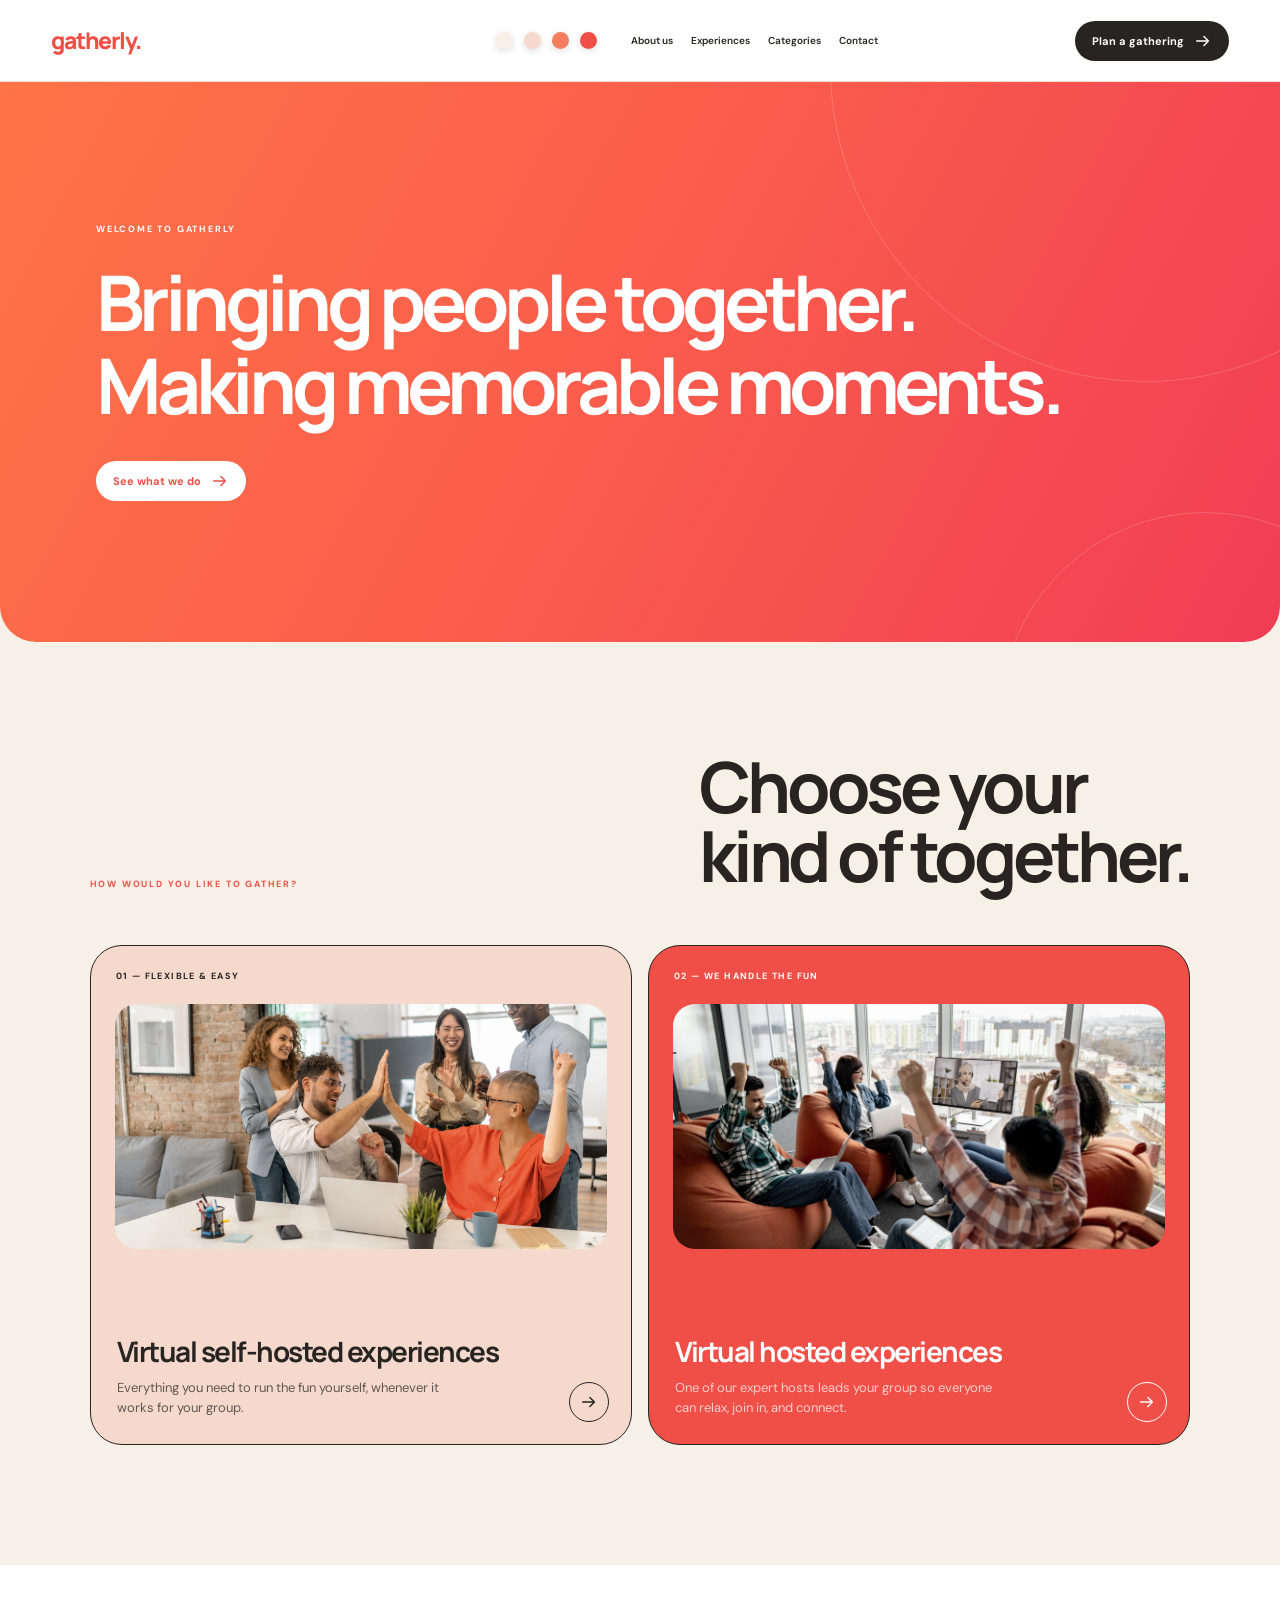
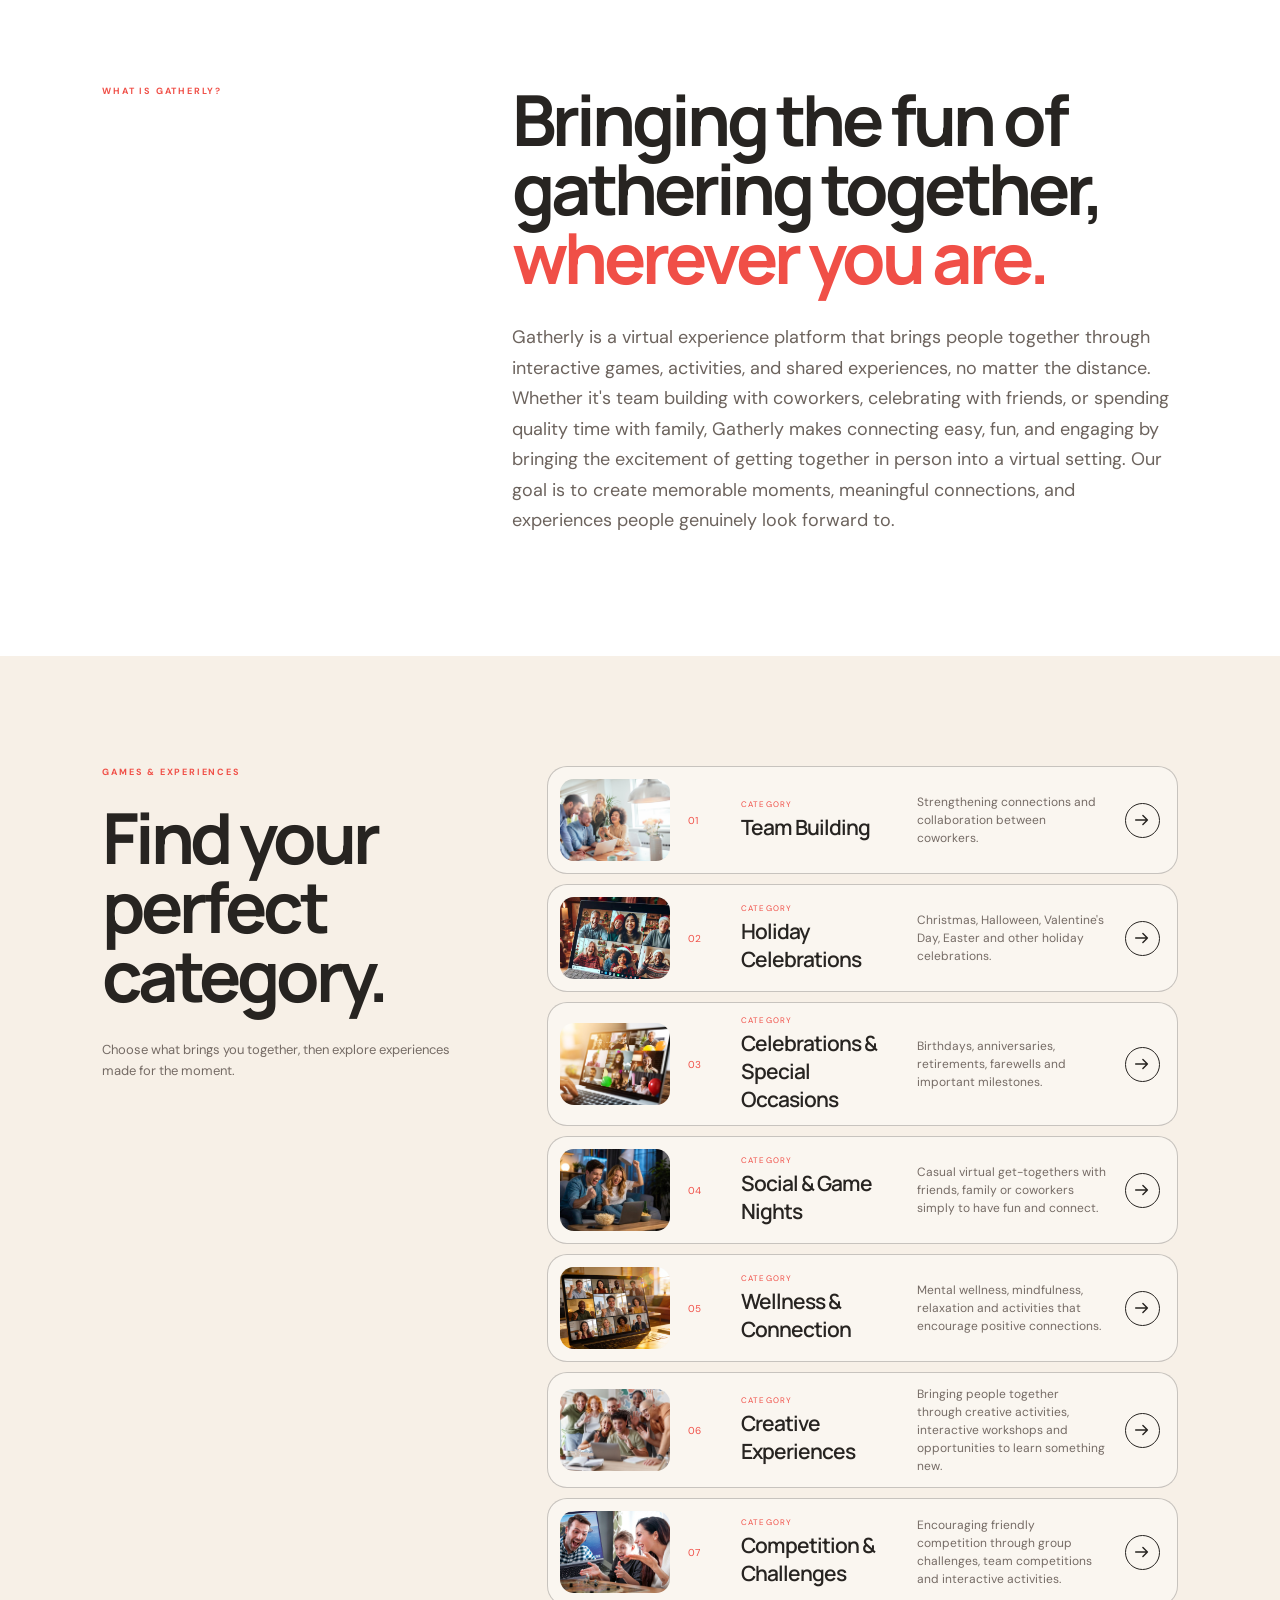
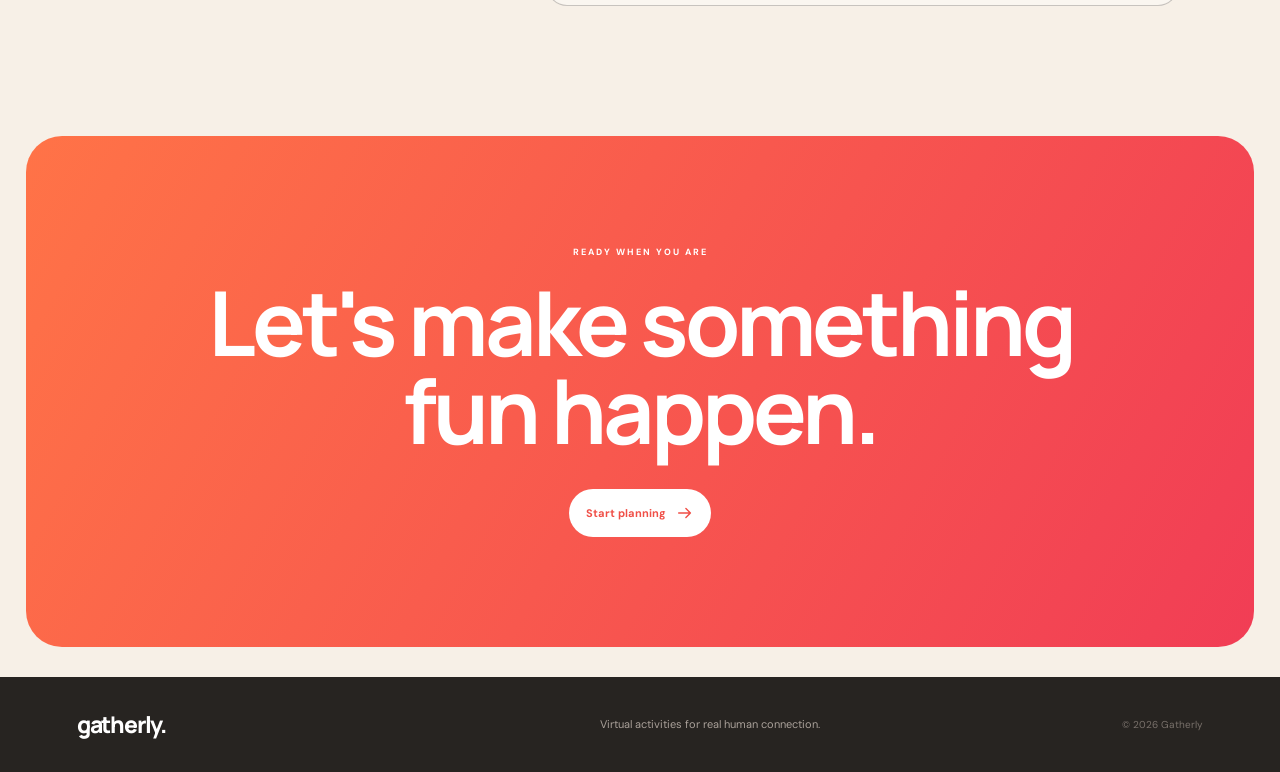
==== commit 444c81a9: "update website" ====
--- a/index.html
+++ b/index.html
@@ -34,8 +34,8 @@
     <section class="hero" id="home">
       <div class="hero-inner">
         <p>WELCOME TO GATHERLY</p>
-        <h1>Bring people together.<br>Make moments memorable.</h1>
-        <p class="hero-description">Discover and book interactive virtual experiences designed to bring people together, strengthen connections, and make every gathering memorable.</p>
+        <h1>Bringing people together.<br>Making memorable moments.</h1>
+        <a href="#services">See what we do <svg viewBox="0 0 20 20" aria-hidden="true"><path d="M3 10h13M11 5l5 5-5 5"/></svg></a>
       </div>
       <div class="hero-orbit one" aria-hidden="true"></div>
       <div class="hero-orbit two" aria-hidden="true"></div>
@@ -49,7 +49,7 @@
       <div class="service-options two">
         <a href="#/self-hosted" class="service-option play">
           <span>01 — FLEXIBLE &amp; EASY</span>
-          <img class="service-photo" src="assets/gatherly/self-hosted.jpg" alt="A group joining a virtual experience together">
+          <img class="service-photo" src="assets/gatherly/self-hosted.png" alt="A group joining a virtual experience together">
           <h3>Virtual self-hosted experiences</h3>
           <p>Everything you need to run the fun yourself, whenever it works for your group.</p>
           <i><svg viewBox="0 0 20 20" aria-hidden="true"><path d="M3 10h13M11 5l5 5-5 5"/></svg></i>
@@ -58,7 +58,7 @@
           <span>02 — WE HANDLE THE FUN</span>
           <img class="service-photo" src="assets/gatherly/hosted.jpg" alt="A host leading a lively virtual group experience">
           <h3>Virtual hosted experiences</h3>
-          <p>A friendly expert host leads your group so everyone can relax, join in, and connect.</p>
+          <p>One of our expert hosts leads your group so everyone can relax, join in, and connect.</p>
           <i><svg viewBox="0 0 20 20" aria-hidden="true"><path d="M3 10h13M11 5l5 5-5 5"/></svg></i>
         </a>
       </div>
@@ -69,9 +69,7 @@
       <div>
         <h2>Bringing the fun of gathering together,<br><em>wherever you are.</em></h2>
         <p>
-          Gatherly is a virtual experience platform that brings people together to enjoy the fun of shared experiences, no matter the distance. Through interactive games, activities, and group experiences, we recreate the excitement of getting together in person in a virtual setting.
-          <br><br>
-          Whether it's team building with coworkers, celebrating with friends, or spending time with family, Gatherly makes it easy to share experiences, have fun, and create memorable moments from anywhere.
+          Gatherly is a virtual experience platform that brings people together through interactive games, activities, and shared experiences, no matter the distance. Whether it's team building with coworkers, celebrating with friends, or spending quality time with family, Gatherly makes connecting easy, fun, and engaging by bringing the excitement of getting together in person into a virtual setting. Our goal is to create memorable moments, meaningful connections, and experiences people genuinely look forward to.
         </p>
       </div>
     </section>
@@ -88,7 +86,7 @@
     <section class="contact" id="contact">
       <p>READY WHEN YOU ARE</p>
       <h2>Let's make something<br>fun happen.</h2>
-      <a href="mailto:hello@gatherlyexperiences.com">Start planning <svg viewBox="0 0 20 20" aria-hidden="true"><path d="M3 10h13M11 5l5 5-5 5"/></svg></a>
+      <a href="mailto:info@gatherlyexperiences.com">Start planning <svg viewBox="0 0 20 20" aria-hidden="true"><path d="M3 10h13M11 5l5 5-5 5"/></svg></a>
     </section>
   </div>
 
@@ -167,7 +165,7 @@
       <p>Tell us about your group, occasion, or idea. We'll help you find the right virtual experience.</p>
       <div class="contact-details">
         <a href="tel:+16478215799"><span>PHONE</span>647-821-5799</a>
-        <a href="mailto:hello@gatherlyexperiences.com"><span>EMAIL</span>hello@gatherlyexperiences.com</a>
+        <a href="mailto:info@gatherlyexperiences.com"><span>EMAIL</span>info@gatherlyexperiences.com</a>
       </div>
     </section>
   </div>
@@ -178,7 +176,7 @@
       <p>SELF-HOSTED EXPERIENCES</p>
       <h1>Something fun<br>is coming soon.</h1>
       <p>We're creating flexible experiences you'll be able to run yourself, anytime and anywhere.</p>
-      <a href="mailto:hello@gatherlyexperiences.com">Get launch updates <svg viewBox="0 0 20 20" aria-hidden="true"><path d="M3 10h13M11 5l5 5-5 5"/></svg></a>
+      <a href="mailto:info@gatherlyexperiences.com">Get launch updates <svg viewBox="0 0 20 20" aria-hidden="true"><path d="M3 10h13M11 5l5 5-5 5"/></svg></a>
     </section>
   </div>
 
@@ -201,17 +199,23 @@
       <h1 id="category-title"></h1>
       <p id="category-copy"></p>
     </section>
-    <section class="category-games">
+    <section class="category-games" id="category-games" hidden>
       <div class="category-games-heading">
         <p class="section-label">EXPLORE THE OPTIONS</p>
-        <h2>Choose an experience<br>for your gathering.</h2>
+        <h2>A holiday experience<br>made to bring the cheer.</h2>
       </div>
       <div class="game-option-grid" id="game-option-grid"></div>
+    </section>
+    <section class="experiences-soon" id="experiences-soon" hidden>
+      <p>EXPERIENCES</p>
+      <h2>Experiences<br>coming soon.</h2>
+      <p>We're creating memorable virtual experiences for this category. Check back soon or contact us for updates.</p>
+      <a href="mailto:info@gatherlyexperiences.com">Get updates <svg viewBox="0 0 20 20" aria-hidden="true"><path d="M3 10h13M11 5l5 5-5 5"/></svg></a>
     </section>
     <section class="contact">
       <p>NOT SURE WHICH ONE TO CHOOSE?</p>
       <h2>We'll help you find<br>the perfect fit.</h2>
-      <a href="mailto:hello@gatherlyexperiences.com">Talk to Gatherly <svg viewBox="0 0 20 20" aria-hidden="true"><path d="M3 10h13M11 5l5 5-5 5"/></svg></a>
+      <a href="mailto:info@gatherlyexperiences.com">Talk to Gatherly <svg viewBox="0 0 20 20" aria-hidden="true"><path d="M3 10h13M11 5l5 5-5 5"/></svg></a>
     </section>
   </div>
 </main>
--- a/style.css
+++ b/style.css
@@ -26,7 +26,7 @@
 svg { width: 18px; fill: none; stroke: currentColor; stroke-width: 1.6; stroke-linecap: round; stroke-linejoin: round; }
 
 /* Hash-routed pages (site.js toggles these) */
-.page[hidden] { display: none; }
+[hidden] { display: none !important; }
 
 /* Skip link */
 .skip {
@@ -109,8 +109,8 @@
 .hero-inner .hero-description { max-width: 760px; margin: 0; font-size: 18px; font-weight: 400; line-height: 1.65; letter-spacing: 0; }
 .hero h1 {
   margin-bottom: 34px;
-  max-width: 900px;
-  font: 700 clamp(52px, 6.5vw, 94px)/.98 'Manrope';
+  max-width: 1200px;
+  font: 700 clamp(52px, 6vw, 90px)/1.08 'Manrope';
   letter-spacing: -5px;
 }
 .hero-inner > a { width: max-content; min-width: 145px; background: white; color: var(--red); }
@@ -243,6 +243,12 @@
 .game-option-grid small { text-transform: uppercase; letter-spacing: 1.2px; font-size: 8px; }.game-option-grid h3 { margin: 8px 0; font: 700 27px 'Manrope'; letter-spacing: -1.5px; }
 .game-option-grid p { max-width: 570px; margin: 0; opacity: .72; font-size: 13px; line-height: 1.55; }.game-option-grid a { display: inline-flex; align-items: center; gap: 8px; width: max-content; padding-bottom: 4px; border-bottom: 1px solid currentColor; font-size: 11px; font-weight: 700; }
 
+.experiences-soon { min-height: 520px; padding: 110px 8vw; display: flex; flex-direction: column; align-items: flex-start; justify-content: center; background: var(--ivory); }
+.experiences-soon > p:first-child { color: var(--red); font-size: 9px; font-weight: 700; letter-spacing: 2px; }
+.experiences-soon h2 { margin: 20px 0 25px; font: 700 clamp(52px, 7vw, 96px)/.92 'Manrope'; letter-spacing: -6px; }
+.experiences-soon > p:nth-child(3) { max-width: 620px; color: #6b625c; font-size: 16px; line-height: 1.65; }
+.experiences-soon a { display: inline-flex; align-items: center; gap: 9px; margin-top: 15px; padding-bottom: 5px; border-bottom: 1px solid var(--ink); font-size: 12px; font-weight: 700; }
+
 .about-hero {
   min-height: 620px;
   position: relative;
